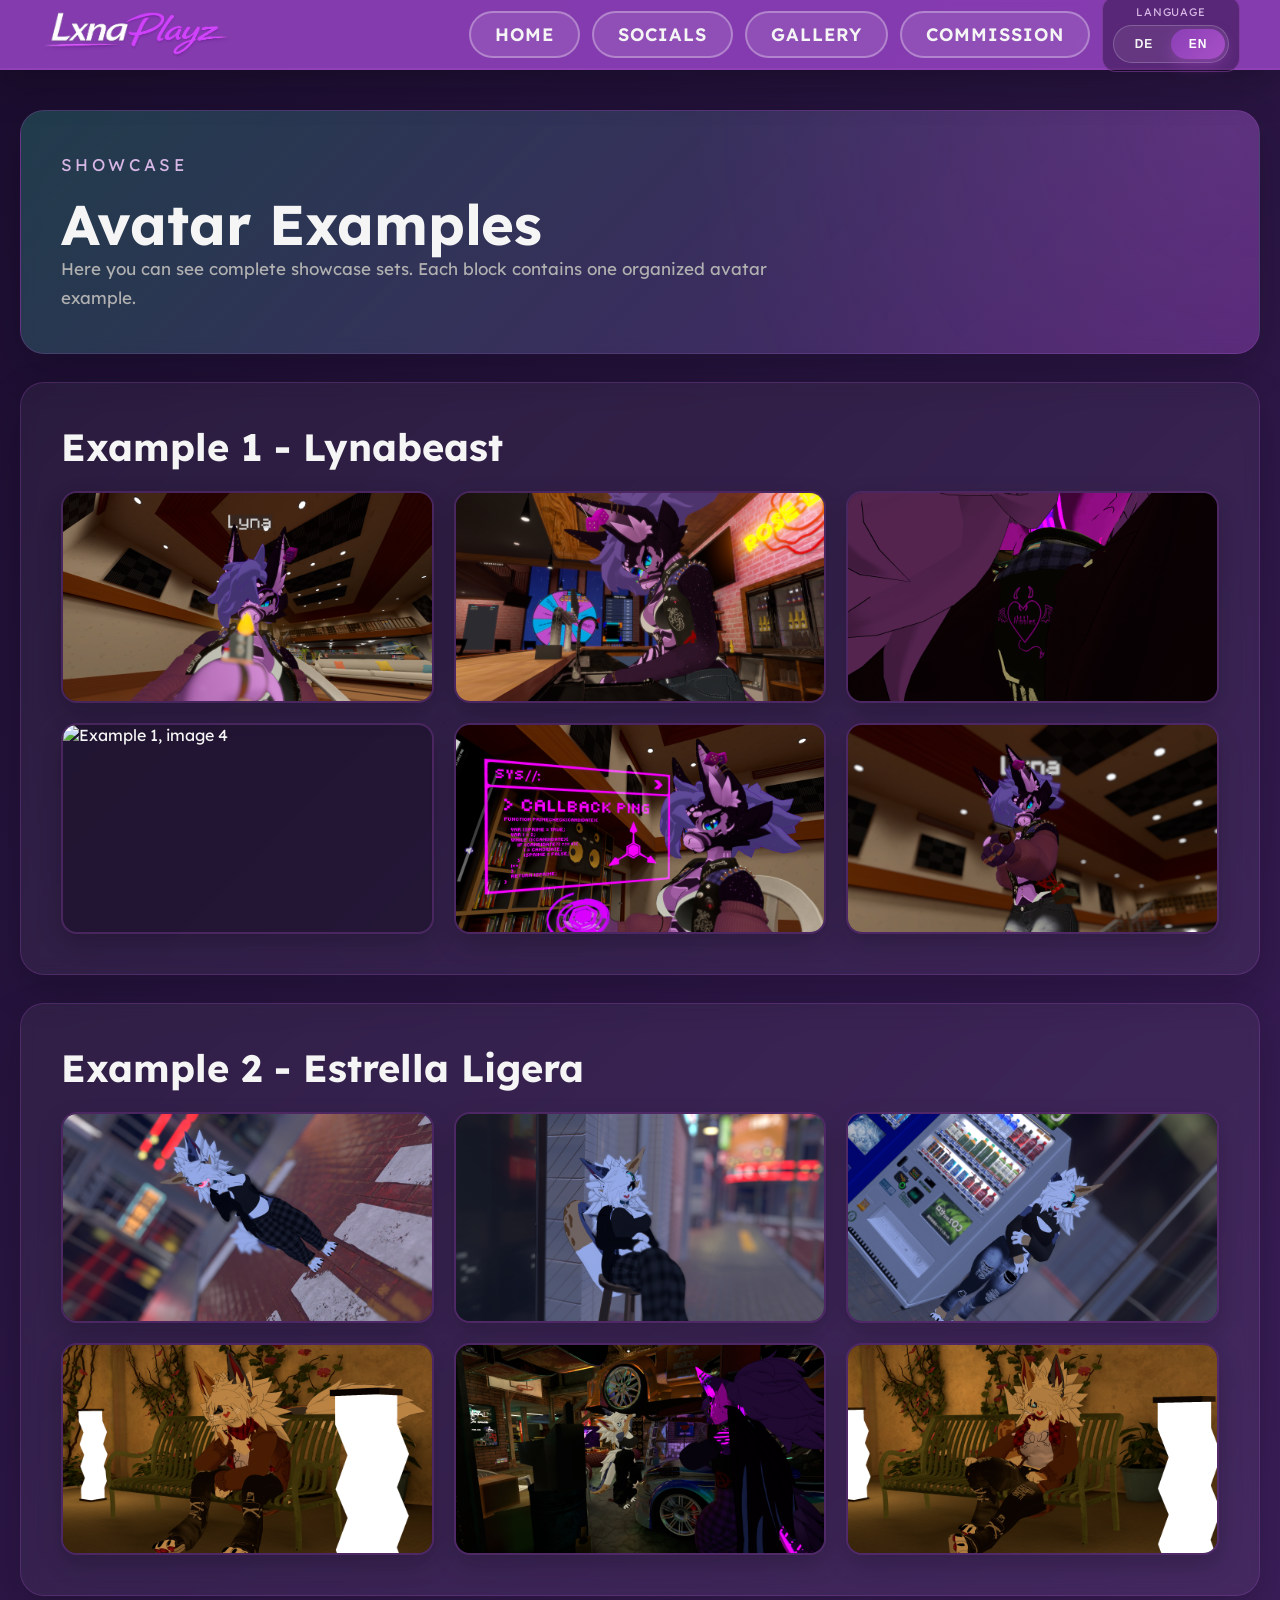
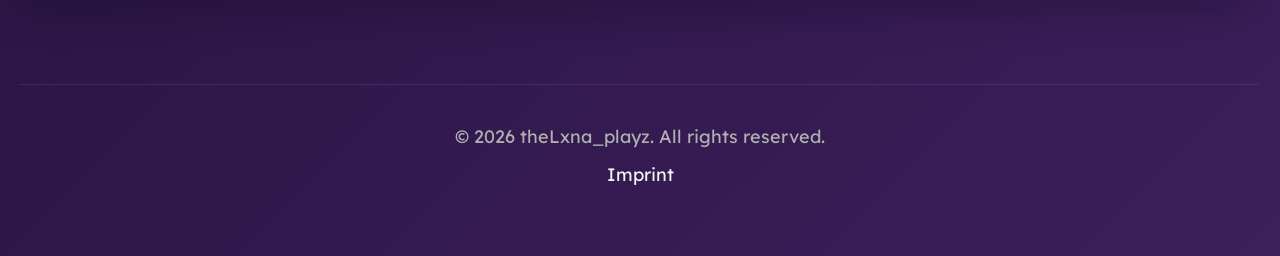
==== Beispiele.html @ b12c7a54 "README.md for Details" ====
<!DOCTYPE html>
<html lang="en">
<head>
    <meta charset="UTF-8">
    <meta name="viewport" content="width=device-width, initial-scale=1.0">
    <meta name="description" content="Examples by Lyna Playz: VRChat avatar showcases with organized image sets." data-i18n-content="examples_meta_description">
    <link rel="stylesheet" href="res/styles/style.css">
    <script src="https://kit.fontawesome.com/4419b7770f.js" crossorigin="anonymous"></script>
    <script src="res/js/i18n.js" defer></script>
    <script src="res/js/mobile-menu.js" defer></script>
    <title data-i18n="page_title_examples">Examples | Lyna Playz</title>
</head>
<body class="beispiele-page">
<header>
    <div class="header-container">
        <a href="index.html" aria-label="Back to homepage" data-i18n-aria-label="logo_back_home">
            <img class="logo-text" src="res/pictures/LogoText.png" alt="Lyna Playz Logo">
        </a>
    </div>

    <nav class="button-container" aria-label="Main navigation" data-i18n-aria-label="main_navigation">
        <a class="menu-btn" href="index.html#landing" data-i18n="nav_home">Home</a>
        <a class="menu-btn" href="index.html#socials" data-i18n="nav_socials">Socials</a>
        <a class="menu-btn" href="index.html#gallery" data-i18n="nav_gallery">Gallery</a>
        <a class="menu-btn" href="Kommission.html" data-i18n="nav_commission">Commission</a>
        <div class="lang-switch" aria-label="Language switch">
            <span class="lang-switch-label" data-i18n="lang_label">Language</span>
            <div class="lang-switch-toggle" role="group" aria-label="Language switch" data-i18n-aria-label="language_switch">
                <button type="button" class="lang-btn" data-lang="de">DE</button>
                <button type="button" class="lang-btn" data-lang="en">EN</button>
            </div>
        </div>
    </nav>

    <button
            class="mobile-menu-toggle"
            type="button"
            aria-controls="mobile-side-menu"
            aria-expanded="false"
            aria-label="Open menu"
            data-i18n-aria-label="mobile_menu_open"
    >
        <i class="fa-solid fa-bars" aria-hidden="true"></i>
    </button>
</header>

<aside id="mobile-side-menu" class="mobile-side-menu" aria-hidden="true">
    <div class="mobile-side-header">
        <h2 data-i18n="mobile_menu_title">Menu</h2>
        <button type="button" class="mobile-side-close" aria-label="Close menu" data-i18n-aria-label="mobile_menu_close">&times;</button>
    </div>
    <nav class="mobile-side-links" aria-label="Mobile navigation" data-i18n-aria-label="mobile_navigation">
        <a href="index.html#landing" data-i18n="nav_home">Home</a>
        <a href="index.html#socials" data-i18n="nav_socials">Socials</a>
        <a href="index.html#gallery" data-i18n="nav_gallery">Gallery</a>
        <a href="Kommission.html" data-i18n="nav_commission">Commission</a>
    </nav>
    <div class="mobile-side-lang">
        <span class="lang-switch-label" data-i18n="lang_label">Language</span>
        <div class="lang-switch-toggle" role="group" aria-label="Language switch" data-i18n-aria-label="language_switch">
            <button type="button" class="lang-btn" data-lang="de">DE</button>
            <button type="button" class="lang-btn" data-lang="en">EN</button>
        </div>
    </div>
</aside>
<div class="mobile-menu-backdrop" hidden></div>

<main>
    <section class="beispiele-hero">
        <p class="beispiele-kicker">Showcase</p>
        <h1 data-i18n="examples_hero_title">Avatar Examples</h1>
        <p data-i18n="examples_hero_text">Here you can see complete showcase sets. Each block contains one organized avatar example.</p>
    </section>

    <section class="beispiel-section" aria-labelledby="beispiel-1-title">
        <div class="beispiel-header">
            <h2 id="beispiel-1-title" data-i18n="examples_set1_title">Example 1 - Lynabeast</h2>
        </div>

        <div class="beispiel-grid">
            <figure class="beispiel-item">
                <img src="res/pictures/showcase/Lynabeast/1.png" alt="Example 1, image 1" loading="lazy">
            </figure>
            <figure class="beispiel-item">
                <img src="res/pictures/showcase/Lynabeast/2.png" alt="Example 1, image 2" loading="lazy">
            </figure>
            <figure class="beispiel-item">
                <img src="res/pictures/showcase/Lynabeast/3.png" alt="Example 1, image 3" loading="lazy">
            </figure>
            <figure class="beispiel-item">
                <img src="res/pictures/showcase/Lynabeast/4.png" alt="Example 1, image 4" loading="lazy">
            </figure>
            <figure class="beispiel-item">
                <img src="res/pictures/showcase/Lynabeast/5.png" alt="Example 1, image 5" loading="lazy">
            </figure>
            <figure class="beispiel-item">
                <img src="res/pictures/showcase/Lynabeast/6.png" alt="Example 1, image 6" loading="lazy">
            </figure>
        </div>
    </section>

    <section class="beispiel-section" aria-labelledby="beispiel-2-title">
        <div class="beispiel-header">
            <h2 id="beispiel-2-title" data-i18n="examples_set2_title">Example 2 - Estrella Ligera</h2>
        </div>

        <div class="beispiel-grid">
            <figure class="beispiel-item">
                <img src="res/pictures/showcase/Estrella Ligera/1.png" alt="Example 2, image 1" loading="lazy">
            </figure>
            <figure class="beispiel-item">
                <img src="res/pictures/showcase/Estrella Ligera/2.png" alt="Example 2, image 2" loading="lazy">
            </figure>
            <figure class="beispiel-item">
                <img src="res/pictures/showcase/Estrella Ligera/3.png" alt="Example 2, image 3" loading="lazy">
            </figure>
            <figure class="beispiel-item">
                <img src="res/pictures/showcase/Estrella Ligera/4.png" alt="Example 2, image 4" loading="lazy">
            </figure>
            <figure class="beispiel-item">
                <img src="res/pictures/showcase/Estrella Ligera/5.png" alt="Example 2, image 5" loading="lazy">
            </figure>
            <figure class="beispiel-item">
                <img src="res/pictures/showcase/Estrella Ligera/6.png" alt="Example 2, image 6" loading="lazy">
            </figure>
        </div>
    </section>

    <div class="impressum">
        <p>&copy; 2026 theLxna_playz. All rights reserved.</p>
        <p><a href="impressum.html" data-i18n="footer_imprint">Imprint</a></p>
    </div>
</main>
</body>
</html>
---- res/styles/style.css ----
/* ============================================
   IMPORT & VARIABLES
   ============================================ */
@import url("https://fonts.googleapis.com/css2?family=Dongle:wght@300;400;700&family=Lexend+Deca:wght@100..900&family=Outfit:wght@100..900&display=swap");
/* ============================================
   GLOBAL RESET & BASE STYLES
   ============================================ */
* {
  -webkit-box-sizing: border-box;
          box-sizing: border-box;
  margin: 0;
  padding: 0;
}

html, body, main {
  position: relative;
  width: 100%;
  min-height: 100vh;
  margin: 0;
}

body {
  background: linear-gradient(135deg, #1a0d2e 0%, #3d1f5c 100%);
  color: #f5f5f5;
  font-family: "Lexend Deca", sans-serif;
  overflow-x: hidden;
}

main {
  display: -webkit-box;
  display: -ms-flexbox;
  display: flex;
  -webkit-box-orient: vertical;
  -webkit-box-direction: normal;
      -ms-flex-direction: column;
          flex-direction: column;
  -webkit-box-align: center;
      -ms-flex-align: center;
          align-items: center;
  -webkit-box-pack: center;
      -ms-flex-pack: center;
          justify-content: center;
  padding-top: 80px;
}

/* ============================================
   ANIMATIONS
   ============================================ */
@-webkit-keyframes rotate {
  0% {
    -webkit-transform: rotateY(0deg);
            transform: rotateY(0deg);
  }
  100% {
    -webkit-transform: rotateY(360deg);
            transform: rotateY(360deg);
  }
}
@keyframes rotate {
  0% {
    -webkit-transform: rotateY(0deg);
            transform: rotateY(0deg);
  }
  100% {
    -webkit-transform: rotateY(360deg);
            transform: rotateY(360deg);
  }
}
@-webkit-keyframes fadeInUp {
  from {
    opacity: 0;
    -webkit-transform: translateY(30px);
            transform: translateY(30px);
  }
  to {
    opacity: 1;
    -webkit-transform: translateY(0);
            transform: translateY(0);
  }
}
@keyframes fadeInUp {
  from {
    opacity: 0;
    -webkit-transform: translateY(30px);
            transform: translateY(30px);
  }
  to {
    opacity: 1;
    -webkit-transform: translateY(0);
            transform: translateY(0);
  }
}
@-webkit-keyframes hover-float {
  0%, 100% {
    -webkit-transform: translateY(0px);
            transform: translateY(0px);
  }
  50% {
    -webkit-transform: translateY(-10px);
            transform: translateY(-10px);
  }
}
@keyframes hover-float {
  0%, 100% {
    -webkit-transform: translateY(0px);
            transform: translateY(0px);
  }
  50% {
    -webkit-transform: translateY(-10px);
            transform: translateY(-10px);
  }
}
/* ============================================
   HEADER NAVIGATION
   ============================================ */
header {
  position: fixed;
  top: 0;
  left: 0;
  width: 100%;
  height: 70px;
  background: rgba(139, 63, 182, 0.95);
  backdrop-filter: blur(10px);
  display: -webkit-box;
  display: -ms-flexbox;
  display: flex;
  -webkit-box-orient: horizontal;
  -webkit-box-direction: normal;
      -ms-flex-direction: row;
          flex-direction: row;
  -webkit-box-align: center;
      -ms-flex-align: center;
          align-items: center;
  -webkit-box-pack: justify;
      -ms-flex-pack: justify;
          justify-content: space-between;
  padding: 0 40px;
  z-index: 1000;
  -webkit-box-shadow: 0 12px 40px rgba(0, 0, 0, 0.25);
          box-shadow: 0 12px 40px rgba(0, 0, 0, 0.25);
  border-bottom: 2px solid rgba(168, 80, 199, 0.3);
}
header .header-container {
  position: relative;
  width: auto;
  height: 100%;
  display: -webkit-box;
  display: -ms-flexbox;
  display: flex;
  -webkit-box-orient: horizontal;
  -webkit-box-direction: normal;
      -ms-flex-direction: row;
          flex-direction: row;
  -webkit-box-align: center;
      -ms-flex-align: center;
          align-items: center;
  -webkit-box-pack: start;
      -ms-flex-pack: start;
          justify-content: flex-start;
}
header .header-container img.logo-text {
  position: relative;
  width: auto;
  height: 50px;
  -o-object-fit: contain;
     object-fit: contain;
}
header .button-container {
  display: -webkit-box;
  display: -ms-flexbox;
  display: flex;
  -webkit-box-orient: horizontal;
  -webkit-box-direction: normal;
      -ms-flex-direction: row;
          flex-direction: row;
  gap: 12px;
  -webkit-box-align: center;
      -ms-flex-align: center;
          align-items: center;
}
header .mobile-menu-toggle {
  display: none;
  width: 48px;
  height: 48px;
  border-radius: 12px;
  border: 2px solid rgba(255, 255, 255, 0.3);
  background: rgba(255, 255, 255, 0.1);
  color: #f5f5f5;
  cursor: pointer;
}
header .mobile-menu-toggle i {
  font-size: 20px;
}
header .button-container .lang-switch {
  display: -webkit-box;
  display: -ms-flexbox;
  display: flex;
  -webkit-box-orient: vertical;
  -webkit-box-direction: normal;
      -ms-flex-direction: column;
          flex-direction: column;
  gap: 6px;
  padding: 8px 10px;
  border-radius: 14px;
  background: rgba(8, 5, 16, 0.35);
  border: 1px solid rgba(168, 80, 199, 0.45);
}
header .button-container .lang-switch-label {
  font-size: 11px;
  letter-spacing: 0.08em;
  text-transform: uppercase;
  color: #d7b7e6;
  text-align: center;
}
header .button-container .lang-switch-toggle {
  display: -webkit-box;
  display: -ms-flexbox;
  display: flex;
  background: rgba(255, 255, 255, 0.08);
  border-radius: 999px;
  padding: 3px;
  border: 1px solid rgba(255, 255, 255, 0.2);
}
header .button-container .lang-btn {
  min-width: 54px;
  border: none;
  border-radius: 999px;
  padding: 8px 12px;
  background: transparent;
  color: #f5f5f5;
  font-size: 12px;
  font-weight: 700;
  letter-spacing: 0.08em;
  cursor: pointer;
  -webkit-transition: all 0.25s ease;
  transition: all 0.25s ease;
}
header .button-container .lang-btn.is-active,
header .button-container .lang-btn.menu-btn-active {
  background: linear-gradient(135deg, #8b3fb6, #a850c7);
  color: #fff;
  -webkit-box-shadow: 0 6px 14px rgba(168, 80, 199, 0.4);
          box-shadow: 0 6px 14px rgba(168, 80, 199, 0.4);
}
header .button-container .menu-btn {
  position: relative;
  display: inline-block;
  font-family: "Lexend Deca", sans-serif;
  font-size: 18px;
  font-weight: 600;
  padding: 10px 24px;
  border: 2px solid rgba(255, 255, 255, 0.3);
  border-radius: 25px;
  color: #f5f5f5;
  background-color: rgba(255, 255, 255, 0.1);
  cursor: pointer;
  -webkit-transition: all 0.3s ease;
  transition: all 0.3s ease;
  text-transform: uppercase;
  letter-spacing: 1px;
}
header .button-container .menu-btn:hover {
  background-color: rgba(255, 255, 255, 0.2);
  border-color: rgba(255, 255, 255, 0.6);
  -webkit-transform: translateY(-2px);
          transform: translateY(-2px);
  -webkit-box-shadow: 0 4px 12px rgba(168, 80, 199, 0.4);
          box-shadow: 0 4px 12px rgba(168, 80, 199, 0.4);
}
header .button-container .menu-btn:active {
  -webkit-transform: translateY(0);
          transform: translateY(0);
}
header .button-container .menu-btn.menu-btn-active {
  border-color: rgba(255, 255, 255, 0.85);
  background-color: rgba(255, 255, 255, 0.22);
  -webkit-box-shadow: 0 4px 16px rgba(0, 0, 0, 0.22);
          box-shadow: 0 4px 16px rgba(0, 0, 0, 0.22);
}
.mobile-side-menu {
  position: fixed;
  top: 0;
  right: -320px;
  width: min(300px, 85vw);
  height: 100vh;
  background: rgba(26, 13, 46, 0.96);
  border-left: 1px solid rgba(168, 80, 199, 0.35);
  -webkit-backdrop-filter: blur(8px);
          backdrop-filter: blur(8px);
  z-index: 1200;
  padding: 20px;
  display: -webkit-box;
  display: -ms-flexbox;
  display: flex;
  -webkit-box-orient: vertical;
  -webkit-box-direction: normal;
      -ms-flex-direction: column;
          flex-direction: column;
  gap: 20px;
  -webkit-transition: right 0.3s ease;
  transition: right 0.3s ease;
}
.mobile-side-menu.is-open {
  right: 0;
}
.mobile-side-header {
  display: -webkit-box;
  display: -ms-flexbox;
  display: flex;
  -webkit-box-pack: justify;
      -ms-flex-pack: justify;
          justify-content: space-between;
  -webkit-box-align: center;
      -ms-flex-align: center;
          align-items: center;
}
.mobile-side-header h2 {
  font-size: 20px;
}
.mobile-side-close {
  width: 42px;
  height: 42px;
  border-radius: 10px;
  border: 2px solid rgba(255, 255, 255, 0.3);
  background: rgba(255, 255, 255, 0.08);
  color: #f5f5f5;
  font-size: 26px;
  line-height: 1;
  cursor: pointer;
}
.mobile-side-links {
  display: -webkit-box;
  display: -ms-flexbox;
  display: flex;
  -webkit-box-orient: vertical;
  -webkit-box-direction: normal;
      -ms-flex-direction: column;
          flex-direction: column;
  gap: 10px;
}
.mobile-side-links a {
  display: block;
  padding: 12px 14px;
  border-radius: 12px;
  border: 1px solid rgba(168, 80, 199, 0.28);
  background: rgba(255, 255, 255, 0.05);
  font-weight: 600;
}
.mobile-side-lang {
  margin-top: auto;
  display: -webkit-box;
  display: -ms-flexbox;
  display: flex;
  -webkit-box-orient: vertical;
  -webkit-box-direction: normal;
      -ms-flex-direction: column;
          flex-direction: column;
  gap: 8px;
}
.mobile-side-lang .lang-switch-label {
  font-size: 12px;
  letter-spacing: 0.08em;
  text-transform: uppercase;
  color: #d7b7e6;
}
.mobile-side-lang .lang-switch-toggle {
  display: -webkit-box;
  display: -ms-flexbox;
  display: flex;
  width: 100%;
  background: rgba(255, 255, 255, 0.08);
  border-radius: 999px;
  padding: 4px;
  border: 1px solid rgba(255, 255, 255, 0.2);
}
.mobile-side-lang .lang-btn {
  -webkit-box-flex: 1;
      -ms-flex: 1;
          flex: 1;
  border: none;
  border-radius: 999px;
  padding: 10px 12px;
  background: transparent;
  color: #f5f5f5;
  font-weight: 700;
  letter-spacing: 0.08em;
}
.mobile-side-lang .lang-btn.is-active,
.mobile-side-lang .lang-btn.menu-btn-active {
  background: linear-gradient(135deg, #8b3fb6, #a850c7);
  -webkit-box-shadow: 0 6px 14px rgba(168, 80, 199, 0.35);
          box-shadow: 0 6px 14px rgba(168, 80, 199, 0.35);
}
.mobile-menu-backdrop {
  position: fixed;
  inset: 0;
  background: rgba(0, 0, 0, 0.45);
  z-index: 1100;
}

/* ============================================
   LANDING SECTION
   ============================================ */
div.landing {
  width: 100%;
  min-height: 100vh;
  display: -webkit-box;
  display: -ms-flexbox;
  display: flex;
  -webkit-box-orient: vertical;
  -webkit-box-direction: normal;
      -ms-flex-direction: column;
          flex-direction: column;
  -webkit-box-align: center;
      -ms-flex-align: center;
          align-items: center;
  -webkit-box-pack: center;
      -ms-flex-pack: center;
          justify-content: center;
  padding: 80px 20px 50px;
  -webkit-animation: fadeInUp 0.8s ease;
          animation: fadeInUp 0.8s ease;
}
div.landing div.container {
  position: relative;
  width: 500px;
  height: 350px;
  display: -webkit-box;
  display: -ms-flexbox;
  display: flex;
  -webkit-box-orient: vertical;
  -webkit-box-direction: normal;
      -ms-flex-direction: column;
          flex-direction: column;
  -webkit-box-align: center;
      -ms-flex-align: center;
          align-items: center;
  -webkit-box-pack: center;
      -ms-flex-pack: center;
          justify-content: center;
  margin-bottom: 50px;
  -webkit-animation: hover-float 3s ease-in-out infinite;
          animation: hover-float 3s ease-in-out infinite;
}
div.landing div.container div.background-box {
  position: absolute;
  width: 100%;
  height: 100%;
  border-radius: 32px;
  background: radial-gradient(circle at 30% 50%, rgba(168, 80, 199, 0.2), transparent), linear-gradient(135deg, #28756d, #6a2d8a);
  -webkit-box-shadow: 0 12px 40px rgba(0, 0, 0, 0.25);
          box-shadow: 0 12px 40px rgba(0, 0, 0, 0.25);
  border: 2px solid rgba(168, 80, 199, 0.3);
}
div.landing div.container img.logo {
  position: absolute;
  top: 50%;
  left: 50%;
  width: 280px;
  height: 280px;
  -webkit-transform: translate(-50%, -50%);
          transform: translate(-50%, -50%);
  -webkit-filter: drop-shadow(0 0 20px rgba(168, 80, 199, 0.4));
          filter: drop-shadow(0 0 20px rgba(168, 80, 199, 0.4));
  -o-object-fit: contain;
     object-fit: contain;
  z-index: 10;
}
div.landing h5.est {
  font-size: 16px;
  font-weight: 300;
  letter-spacing: 3px;
  color: #b0b0b0;
  text-transform: uppercase;
  margin-bottom: 20px;
}
div.landing h1.title {
  font-size: 80px;
  font-weight: 900;
  text-shadow: 0 0 30px rgba(168, 80, 199, 0.5);
  margin-bottom: 20px;
  -webkit-animation: fadeInUp 1s ease;
          animation: fadeInUp 1s ease;
}
div.landing h2.title2 {
  font-size: 28px;
  font-weight: 300;
  color: #b0b0b0;
  text-align: center;
  max-width: 600px;
  -webkit-animation: fadeInUp 1.2s ease;
          animation: fadeInUp 1.2s ease;
}

/* ============================================
   INFO SECTION - SOCIAL MEDIA SHOWCASE
   ============================================ */
div.info {
  width: 100%;
  min-height: auto;
  padding: 80px 20px;
  display: -webkit-box;
  display: -ms-flexbox;
  display: flex;
  -webkit-box-orient: vertical;
  -webkit-box-direction: normal;
      -ms-flex-direction: column;
          flex-direction: column;
  -webkit-box-align: center;
      -ms-flex-align: center;
          align-items: center;
  -webkit-box-pack: center;
      -ms-flex-pack: center;
          justify-content: center;
  gap: 60px;
}
div.info div.youtube,
div.info div.insta {
  width: 100%;
  max-width: 1200px;
  display: -webkit-box;
  display: -ms-flexbox;
  display: flex;
  -webkit-box-orient: horizontal;
  -webkit-box-direction: normal;
      -ms-flex-direction: row;
          flex-direction: row;
  -webkit-box-align: center;
      -ms-flex-align: center;
          align-items: center;
  -webkit-box-pack: center;
      -ms-flex-pack: center;
          justify-content: center;
  gap: 30px;
  overflow-x: auto;
  padding: 20px 0;
  scroll-behavior: smooth;
}
div.info div.youtube::-webkit-scrollbar,
div.info div.insta::-webkit-scrollbar {
  height: 8px;
}
div.info div.youtube::-webkit-scrollbar-track,
div.info div.insta::-webkit-scrollbar-track {
  background: rgba(255, 255, 255, 0.05);
  border-radius: 10px;
}
div.info div.youtube::-webkit-scrollbar-thumb,
div.info div.insta::-webkit-scrollbar-thumb {
  background: rgba(168, 80, 199, 0.5);
  border-radius: 10px;
}
div.info div.youtube::-webkit-scrollbar-thumb:hover,
div.info div.insta::-webkit-scrollbar-thumb:hover {
  background: rgba(168, 80, 199, 0.7);
}
div.info div.insta {
  width: min(1320px, 100%);
  display: -ms-grid;
  display: grid;
  -ms-grid-columns: minmax(0, 1fr) 24px minmax(0, 1fr) 24px minmax(0, 1fr) 24px minmax(0, 1fr);
  grid-template-columns: repeat(4, minmax(0, 1fr));
  gap: 24px;
  overflow: visible;
  padding: 0;
}
div.info .yt-logo,
div.info .insta-logo {
  width: 180px;
  height: 180px;
  -ms-flex-negative: 0;
      flex-shrink: 0;
  -webkit-filter: drop-shadow(0 4px 12px rgba(0, 0, 0, 0.2));
          filter: drop-shadow(0 4px 12px rgba(0, 0, 0, 0.2));
}
div.info img.bilder {
  width: 300px;
  height: 200px;
  -ms-flex-negative: 0;
      flex-shrink: 0;
  border-radius: 16px;
  border: 3px solid rgba(168, 80, 199, 0.3);
  -o-object-fit: cover;
     object-fit: cover;
  -webkit-transition: all 0.3s ease;
  transition: all 0.3s ease;
  -webkit-box-shadow: 0 8px 25px rgba(0, 0, 0, 0.15);
          box-shadow: 0 8px 25px rgba(0, 0, 0, 0.15);
  cursor: pointer;
}
div.info img.bilder:hover {
  -webkit-transform: scale(1.05) translateY(-5px);
          transform: scale(1.05) translateY(-5px);
  border-color: rgba(168, 80, 199, 0.6);
  -webkit-box-shadow: 0 12px 40px rgba(0, 0, 0, 0.25);
          box-shadow: 0 12px 40px rgba(0, 0, 0, 0.25);
}
div.info div.post-slot {
  width: 100%;
}
div.info div.image-slot {
  width: 100%;
  aspect-ratio: 16/9;
  -ms-flex-negative: 0;
      flex-shrink: 0;
  display: -webkit-box;
  display: -ms-flexbox;
  display: flex;
  -webkit-box-orient: vertical;
  -webkit-box-direction: normal;
      -ms-flex-direction: column;
          flex-direction: column;
  -webkit-box-align: center;
      -ms-flex-align: center;
          align-items: center;
  -webkit-box-pack: center;
      -ms-flex-pack: center;
          justify-content: center;
  border-radius: 16px;
  border: 3px solid rgba(168, 80, 199, 0.3);
  overflow: hidden;
  background: linear-gradient(135deg, rgba(139, 63, 182, 0.45), rgba(40, 117, 109, 0.35));
  -webkit-box-shadow: 0 8px 25px rgba(0, 0, 0, 0.15);
          box-shadow: 0 8px 25px rgba(0, 0, 0, 0.15);
  -webkit-transition: all 0.3s ease;
  transition: all 0.3s ease;
  cursor: pointer;
}
div.info div.image-slot:hover {
  -webkit-transform: scale(1.05) translateY(-8px);
          transform: scale(1.05) translateY(-8px);
  border-color: rgba(168, 80, 199, 0.6);
  -webkit-box-shadow: 0 12px 40px rgba(0, 0, 0, 0.25);
          box-shadow: 0 12px 40px rgba(0, 0, 0, 0.25);
}
div.info div.image-slot img.slot-image {
  width: 100%;
  height: 100%;
  -o-object-fit: cover;
     object-fit: cover;
  display: block;
}

/* ============================================
   OTHER SECTION - SOCIAL PLATFORMS
   ============================================ */
div.other {
  width: 100%;
  min-height: auto;
  padding: 80px 20px;
  max-width: 1320px;
  display: -ms-grid;
  display: grid;
  -ms-grid-columns: minmax(0, 1fr) 40px minmax(0, 1fr);
  grid-template-columns: repeat(2, minmax(0, 1fr));
  -webkit-box-align: stretch;
      -ms-flex-align: stretch;
          align-items: stretch;
  gap: 40px;
}
div.other div.other-container {
  width: 100%;
  height: 220px;
  display: -webkit-box;
  display: -ms-flexbox;
  display: flex;
  -webkit-box-orient: horizontal;
  -webkit-box-direction: normal;
      -ms-flex-direction: row;
          flex-direction: row;
  -webkit-box-align: center;
      -ms-flex-align: center;
          align-items: center;
  -webkit-box-pack: start;
      -ms-flex-pack: start;
          justify-content: flex-start;
  gap: 40px;
  padding: 30px;
  background: rgba(255, 255, 255, 0.05);
  border-radius: 20px;
  border: 2px solid rgba(168, 80, 199, 0.2);
  -webkit-transition: all 0.3s ease;
  transition: all 0.3s ease;
  backdrop-filter: blur(10px);
}
div.other div.other-container:hover {
  background: rgba(255, 255, 255, 0.08);
  border-color: rgba(168, 80, 199, 0.5);
  -webkit-transform: translateX(10px);
          transform: translateX(10px);
  -webkit-box-shadow: 0 8px 25px rgba(0, 0, 0, 0.15);
          box-shadow: 0 8px 25px rgba(0, 0, 0, 0.15);
}
div.other div.other-container:last-of-type {
  margin-bottom: 0;
}
div.other div.other-container div.icon-container {
  width: 180px;
  height: 180px;
  min-width: 180px;
  display: -webkit-box;
  display: -ms-flexbox;
  display: flex;
  -webkit-box-orient: vertical;
  -webkit-box-direction: normal;
      -ms-flex-direction: column;
          flex-direction: column;
  -webkit-box-align: center;
      -ms-flex-align: center;
          align-items: center;
  -webkit-box-pack: center;
      -ms-flex-pack: center;
          justify-content: center;
  background: linear-gradient(135deg, #8b3fb6, #6a2d8a);
  border-radius: 20px;
  -webkit-box-shadow: 0 8px 25px rgba(0, 0, 0, 0.15);
          box-shadow: 0 8px 25px rgba(0, 0, 0, 0.15);
  -webkit-transition: all 0.3s ease;
  transition: all 0.3s ease;
}
div.other div.other-container div.icon-container button {
  width: 100%;
  height: 100%;
  background-color: transparent;
  color: #f5f5f5;
  border: none;
  border-radius: 20px;
  outline: none;
  cursor: pointer;
  -webkit-transition: all 0.3s ease;
  transition: all 0.3s ease;
  display: -webkit-box;
  display: -ms-flexbox;
  display: flex;
  -webkit-box-align: center;
      -ms-flex-align: center;
          align-items: center;
  -webkit-box-pack: center;
      -ms-flex-pack: center;
          justify-content: center;
}
div.other div.other-container div.icon-container button:hover {
  -webkit-transform: scale(1.1);
          transform: scale(1.1);
  background: rgba(255, 255, 255, 0.1);
}
div.other div.other-container div.icon-container button:active {
  -webkit-transform: scale(0.95);
          transform: scale(0.95);
}
div.other div.other-container div.icon-container button i {
  font-size: 90px;
  color: #f5f5f5;
}
div.other div.other-container div.icon-container button i.fa-ko-fi::before {
  content: "\f0f4";
  display: inline-block;
  font-size: 1em;
  line-height: 0.45em;
  margin: -0.45em 0 0 -0.2em;
  overflow-y: hidden;
  padding-top: 0.45em;
}
div.other div.other-container div.icon-container button i.fa-ko-fi::after {
  color: #8b3fb6;
  content: "\f004";
  font-size: 45%;
  font-weight: 900;
  margin: 0.7em 0 0 -2em;
  position: absolute;
}
div.other div.other-container div.details-container {
  -webkit-box-flex: 1;
      -ms-flex: 1;
          flex: 1;
  height: 100%;
  display: -webkit-box;
  display: -ms-flexbox;
  display: flex;
  -webkit-box-orient: vertical;
  -webkit-box-direction: normal;
      -ms-flex-direction: column;
          flex-direction: column;
  -webkit-box-align: start;
      -ms-flex-align: start;
          align-items: flex-start;
  -webkit-box-pack: center;
      -ms-flex-pack: center;
          justify-content: center;
  gap: 12px;
}
div.other div.other-container div.details-container h1 {
  font-size: 32px;
  font-weight: 700;
  color: #f5f5f5;
}
div.other div.other-container div.details-container p {
  font-family: "Lexend Deca", sans-serif;
  font-size: 16px;
  font-weight: 400;
  color: #b0b0b0;
  line-height: 1.6;
}

/* ============================================
   TYPOGRAPHY
   ============================================ */
p {
  font-family: "Lexend Deca", sans-serif;
  font-size: 18px;
  margin: 0;
  color: #b0b0b0;
}

h1, h2, h3, h4, h5, h6 {
  margin: 0;
  padding: 0;
  font-family: "Lexend Deca", sans-serif;
  color: #f5f5f5;
}

h5 {
  font-weight: 300;
}

/* ============================================
   LINKS
   ============================================ */
a {
  text-decoration: none;
  color: #f5f5f5;
  -webkit-transition: all 0.3s ease;
  transition: all 0.3s ease;
}
a:hover {
  color: #a850c7;
}

/* ============================================
   FOOTER
   ============================================ */
div.impressum {
  display: -webkit-box;
  display: -ms-flexbox;
  display: flex;
  -webkit-box-orient: vertical;
  -webkit-box-direction: normal;
      -ms-flex-direction: column;
          flex-direction: column;
  -webkit-box-align: center;
      -ms-flex-align: center;
          align-items: center;
  -webkit-box-pack: center;
      -ms-flex-pack: center;
          justify-content: center;
  width: 100%;
  padding: 40px 20px;
  gap: 15px;
  text-align: center;
  color: #b0b0b0;
  font-size: 14px;
  border-top: 1px solid rgba(168, 80, 199, 0.2);
  margin-top: 60px;
}

/* ============================================
   KOMMISSION PAGE
   ============================================ */
body.kommission-page main {
  width: 100%;
  max-width: 1280px;
  margin: 0 auto;
  padding: 110px 20px 30px;
  -webkit-box-pack: start;
      -ms-flex-pack: start;
          justify-content: flex-start;
  gap: 28px;
}
body.kommission-page section {
  width: 100%;
  background: rgba(255, 255, 255, 0.05);
  border: 1px solid rgba(168, 80, 199, 0.25);
  border-radius: 24px;
  -webkit-backdrop-filter: blur(8px);
          backdrop-filter: blur(8px);
  padding: 40px;
  -webkit-box-shadow: 0 16px 40px rgba(0, 0, 0, 0.2);
          box-shadow: 0 16px 40px rgba(0, 0, 0, 0.2);
}
body.kommission-page h1 {
  font-size: clamp(34px, 5vw, 56px);
  line-height: 1.1;
}
body.kommission-page h2 {
  font-size: clamp(28px, 4vw, 38px);
  margin-bottom: 16px;
}
body.kommission-page h3 {
  font-size: 22px;
}
body.kommission-page p {
  font-size: 17px;
  line-height: 1.7;
}
body.kommission-page .kommission-kicker {
  display: inline-block;
  font-size: 13px;
  letter-spacing: 0.2em;
  text-transform: uppercase;
  color: #d7b7e6;
  margin-bottom: 14px;
}
body.kommission-page .kommission-hero {
  background: radial-gradient(circle at top right, rgba(168, 80, 199, 0.25), transparent 45%), linear-gradient(135deg, rgba(40, 117, 109, 0.45), rgba(139, 63, 182, 0.35));
}
body.kommission-page .kommission-hero p {
  max-width: 760px;
}
body.kommission-page .kommission-actions {
  display: -webkit-box;
  display: -ms-flexbox;
  display: flex;
  -ms-flex-wrap: wrap;
      flex-wrap: wrap;
  gap: 14px;
  margin-top: 24px;
}
body.kommission-page .kommission-cta {
  border: 2px solid rgba(255, 255, 255, 0.25);
  border-radius: 999px;
  padding: 12px 22px;
  font-size: 14px;
  font-weight: 700;
  letter-spacing: 0.06em;
  text-transform: uppercase;
  background: rgba(255, 255, 255, 0.06);
  -webkit-transition: all 0.25s ease;
  transition: all 0.25s ease;
}
body.kommission-page .kommission-cta:hover {
  -webkit-transform: translateY(-2px);
          transform: translateY(-2px);
  border-color: rgba(255, 255, 255, 0.8);
  -webkit-box-shadow: 0 12px 24px rgba(0, 0, 0, 0.25);
          box-shadow: 0 12px 24px rgba(0, 0, 0, 0.25);
}
body.kommission-page .kommission-cta-primary {
  border-color: rgba(168, 80, 199, 0.6);
  background: linear-gradient(135deg, rgba(139, 63, 182, 0.9), rgba(168, 80, 199, 0.7));
}
body.kommission-page .kommission-card-grid {
  display: -ms-grid;
  display: grid;
  -ms-grid-columns: minmax(0, 1fr) 20px minmax(0, 1fr) 20px minmax(0, 1fr);
  grid-template-columns: repeat(3, minmax(0, 1fr));
  gap: 20px;
}
body.kommission-page .kommission-card {
  height: 100%;
  padding: 26px;
  border-radius: 18px;
  border: 1px solid rgba(168, 80, 199, 0.25);
  background: rgba(10, 6, 18, 0.35);
}
body.kommission-page .kommission-card i {
  font-size: 30px;
  color: #d7b7e6;
  margin-bottom: 16px;
}
body.kommission-page .kommission-process {
  background: rgba(14, 10, 24, 0.55);
}
body.kommission-page .kommission-steps {
  display: -ms-grid;
  display: grid;
  -ms-grid-columns: minmax(0, 1fr) 18px minmax(0, 1fr) 18px minmax(0, 1fr) 18px minmax(0, 1fr);
  grid-template-columns: repeat(4, minmax(0, 1fr));
  gap: 18px;
}
body.kommission-page .kommission-step {
  border-radius: 16px;
  padding: 22px;
  background: rgba(255, 255, 255, 0.03);
  border: 1px solid rgba(168, 80, 199, 0.2);
}
body.kommission-page .kommission-step span {
  display: inline-block;
  width: 34px;
  height: 34px;
  border-radius: 50%;
  text-align: center;
  line-height: 34px;
  font-weight: 700;
  margin-bottom: 10px;
  color: #fff;
  background: linear-gradient(135deg, #8b3fb6, #a850c7);
}
body.kommission-page .kommission-price-card {
  text-align: left;
}
body.kommission-page .kommission-price-card.featured {
  border-color: rgba(168, 80, 199, 0.8);
  background: linear-gradient(160deg, rgba(168, 80, 199, 0.25), rgba(15, 10, 22, 0.35));
}
body.kommission-page .kommission-price {
  font-size: 28px;
  color: #f5f5f5;
  margin: 10px 0 8px;
}
body.kommission-page .kommission-faq-list {
  display: -ms-grid;
  display: grid;
  gap: 14px;
}
body.kommission-page .kommission-faq-list article {
  background: rgba(10, 6, 18, 0.35);
  border: 1px solid rgba(168, 80, 199, 0.2);
  border-radius: 16px;
  padding: 20px;
}
body.kommission-page .kommission-contact {
  text-align: center;
  background: linear-gradient(130deg, rgba(40, 117, 109, 0.35), rgba(139, 63, 182, 0.35));
}
body.kommission-page .kommission-contact p {
  margin: 0 auto;
  max-width: 720px;
}
body.kommission-page .kommission-contact .kommission-actions {
  -webkit-box-pack: center;
      -ms-flex-pack: center;
          justify-content: center;
}

/* ============================================
   BEISPIELE PAGE
   ============================================ */
body.beispiele-page main {
  width: 100%;
  max-width: 1280px;
  margin: 0 auto;
  padding: 110px 20px 30px;
  -webkit-box-pack: start;
      -ms-flex-pack: start;
          justify-content: flex-start;
  gap: 28px;
}
body.beispiele-page section {
  width: 100%;
  background: rgba(255, 255, 255, 0.05);
  border: 1px solid rgba(168, 80, 199, 0.25);
  border-radius: 24px;
  -webkit-backdrop-filter: blur(8px);
          backdrop-filter: blur(8px);
  padding: 40px;
  -webkit-box-shadow: 0 16px 40px rgba(0, 0, 0, 0.2);
          box-shadow: 0 16px 40px rgba(0, 0, 0, 0.2);
}
body.beispiele-page .beispiele-hero {
  background: radial-gradient(circle at top right, rgba(168, 80, 199, 0.25), transparent 45%), linear-gradient(135deg, rgba(40, 117, 109, 0.45), rgba(139, 63, 182, 0.35));
}
body.beispiele-page .beispiele-kicker {
  display: inline-block;
  font-size: 13px;
  letter-spacing: 0.2em;
  text-transform: uppercase;
  color: #d7b7e6;
  margin-bottom: 14px;
}
body.beispiele-page .beispiele-hero h1 {
  font-size: clamp(34px, 5vw, 56px);
  line-height: 1.1;
}
body.beispiele-page .beispiele-hero p {
  max-width: 760px;
  font-size: 17px;
  line-height: 1.7;
}
body.beispiele-page .beispiel-header {
  margin-bottom: 20px;
}
body.beispiele-page .beispiel-header h2 {
  font-size: clamp(28px, 4vw, 38px);
  margin-bottom: 8px;
}
body.beispiele-page .beispiel-grid {
  display: -ms-grid;
  display: grid;
  -ms-grid-columns: minmax(0, 1fr) 20px minmax(0, 1fr) 20px minmax(0, 1fr);
  grid-template-columns: repeat(3, minmax(0, 1fr));
  gap: 20px;
}
body.beispiele-page .beispiel-item {
  margin: 0;
  border-radius: 16px;
  overflow: hidden;
  border: 2px solid rgba(168, 80, 199, 0.3);
  background: rgba(10, 6, 18, 0.35);
  -webkit-box-shadow: 0 10px 24px rgba(0, 0, 0, 0.2);
          box-shadow: 0 10px 24px rgba(0, 0, 0, 0.2);
}
body.beispiele-page .beispiel-item img {
  width: 100%;
  aspect-ratio: 16/9;
  -o-object-fit: cover;
     object-fit: cover;
  display: block;
}

/* ============================================
   MEDIA QUERIES
   ============================================ */
@media (max-width: 1024px) {
  div.other {
    -ms-grid-columns: 1fr;
    grid-template-columns: 1fr;
  }
  div.other div.other-container {
    height: auto;
    -webkit-box-orient: vertical;
    -webkit-box-direction: normal;
        -ms-flex-direction: column;
            flex-direction: column;
    gap: 20px;
  }
  div.other div.other-container div.icon-container {
    width: 140px;
    height: 140px;
    min-width: 140px;
  }
  div.other div.other-container div.details-container h1 {
    font-size: 24px;
  }
  div.other div.other-container div.details-container p {
    font-size: 14px;
  }
}
@media (max-width: 768px) {
  header {
    padding: 0 20px;
    height: 60px;
  }
  header .header-container img.logo-text {
    height: 40px;
  }
  header .button-container {
    display: none;
  }
  header .mobile-menu-toggle {
    display: inline-block;
  }
  main {
    padding-top: 70px;
  }
  div.landing {
    padding: 60px 20px;
  }
  div.landing div.container {
    width: 350px;
    height: 250px;
  }
  div.landing div.container img.logo {
    width: 600px;
    height: 600px;
  }
  div.landing h1.title {
    font-size: 50px;
  }
  div.landing h2.title2 {
    font-size: 18px;
  }
  div.info {
    gap: 40px;
  }
  div.info div.youtube,
  div.info div.insta {
    gap: 20px;
  }
  div.info div.insta {
    -ms-grid-columns: minmax(0, 1fr) 20px minmax(0, 1fr);
    grid-template-columns: repeat(2, minmax(0, 1fr));
    gap: 20px;
  }
  div.info img.bilder {
    width: 200px;
    height: 140px;
  }
  div.info div.post-slot {
    width: 100%;
  }
  div.info .yt-logo,
  div.info .insta-logo {
    width: 120px;
    height: 120px;
  }
  div.other {
    padding: 60px 20px;
    gap: 25px;
  }
  div.other div.other-container {
    -webkit-box-orient: vertical;
    -webkit-box-direction: normal;
        -ms-flex-direction: column;
            flex-direction: column;
    height: auto;
    gap: 20px;
    padding: 20px;
  }
  body.kommission-page section {
    padding: 28px;
  }
  body.kommission-page .kommission-card-grid {
    -ms-grid-columns: minmax(0, 1fr) 16px minmax(0, 1fr);
    grid-template-columns: repeat(2, minmax(0, 1fr));
    gap: 16px;
  }
  body.kommission-page .kommission-steps {
    -ms-grid-columns: minmax(0, 1fr) 16px minmax(0, 1fr);
    grid-template-columns: repeat(2, minmax(0, 1fr));
    gap: 16px;
  }
  body.beispiele-page section {
    padding: 28px;
  }
  body.beispiele-page .beispiel-grid {
    -ms-grid-columns: minmax(0, 1fr) 16px minmax(0, 1fr);
    grid-template-columns: repeat(2, minmax(0, 1fr));
    gap: 16px;
  }
}
@media (max-width: 480px) {
  header .mobile-menu-toggle {
    width: 44px;
    height: 44px;
  }
  div.landing h1.title {
    font-size: 36px;
  }
  div.landing h2.title2 {
    font-size: 14px;
  }
  div.landing div.container {
    width: 280px;
    height: 200px;
  }
  div.landing div.container img.logo {
    width: 160px;
    height: 160px;
  }
  div.info div.post-slot {
    width: 100%;
  }
  div.info div.insta {
    -ms-grid-columns: 1fr;
    grid-template-columns: 1fr;
  }
  div.other div.other-container div.icon-container {
    width: 120px;
    height: 120px;
  }
  div.other div.other-container div.icon-container button i {
    font-size: 60px;
  }
  div.other div.other-container div.details-container h1 {
    font-size: 20px;
  }
  div.other div.other-container div.details-container p {
    font-size: 12px;
  }
  body.kommission-page main {
    padding-top: 88px;
  }
  body.kommission-page section {
    padding: 22px;
    border-radius: 18px;
  }
  body.kommission-page .kommission-card-grid,
  body.kommission-page .kommission-steps {
    -ms-grid-columns: 1fr;
    grid-template-columns: 1fr;
  }
  body.kommission-page .kommission-price {
    font-size: 24px;
  }
  body.beispiele-page main {
    padding-top: 88px;
  }
  body.beispiele-page section {
    padding: 22px;
    border-radius: 18px;
  }
  body.beispiele-page .beispiel-grid {
    -ms-grid-columns: 1fr;
    grid-template-columns: 1fr;
  }
}
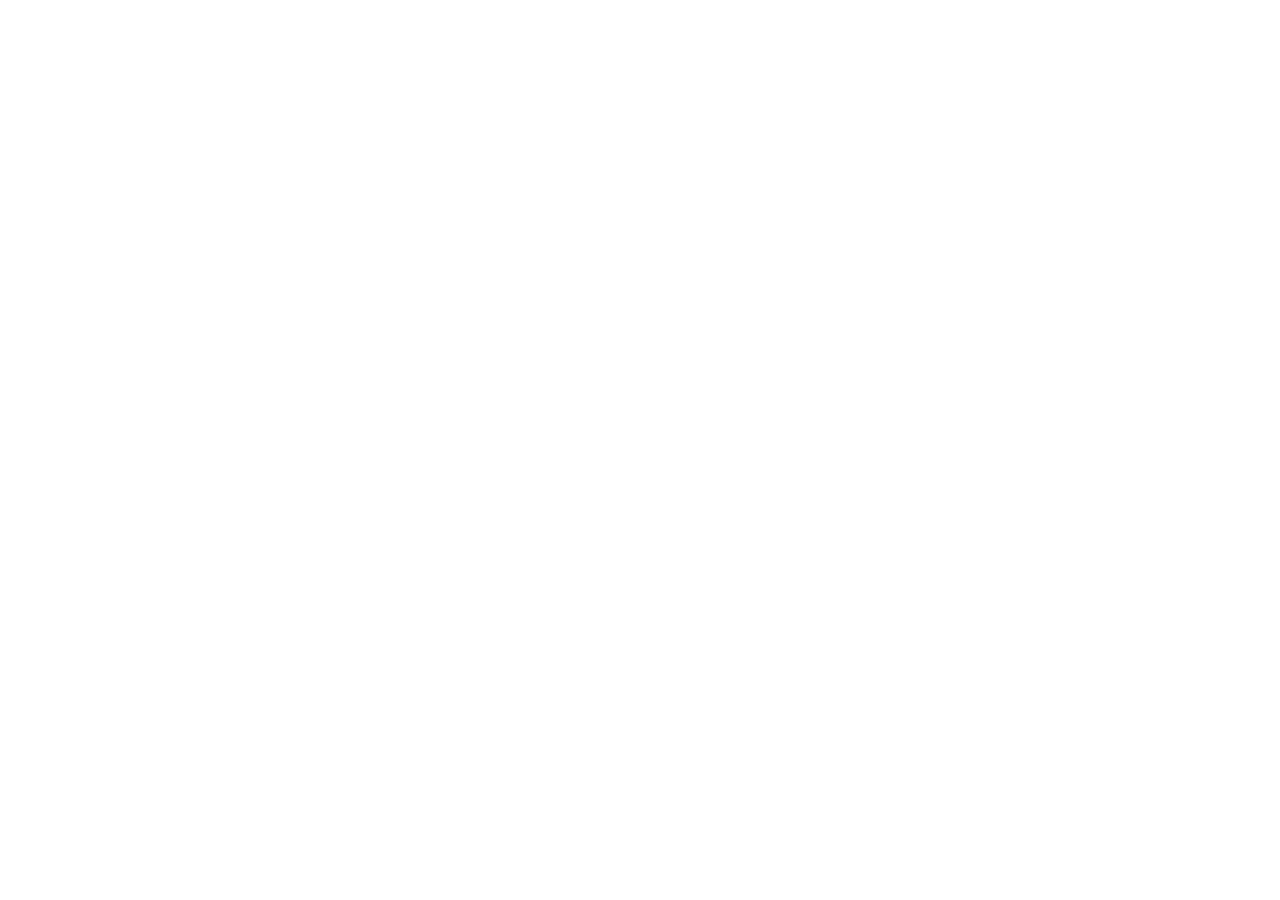
==== commit 305107c1: "Deprecated Website" ====
--- a/Beispiele.html
+++ b/Beispiele.html
@@ -1,136 +1,19 @@
 <!DOCTYPE html>
-<html lang="en">
+<html lang="de">
 <head>
     <meta charset="UTF-8">
     <meta name="viewport" content="width=device-width, initial-scale=1.0">
-    <meta name="description" content="Examples by Lyna Playz: VRChat avatar showcases with organized image sets." data-i18n-content="examples_meta_description">
-    <link rel="stylesheet" href="res/styles/style.css">
-    <script src="https://kit.fontawesome.com/4419b7770f.js" crossorigin="anonymous"></script>
-    <script src="res/js/i18n.js" defer></script>
-    <script src="res/js/mobile-menu.js" defer></script>
-    <title data-i18n="page_title_examples">Examples | Lyna Playz</title>
+    <title>Deprecated - Seite umgezogen</title>
+    <meta name="description" content="Diese Website ist deprecated und wurde nach https://lxnaplayz.site verschoben.">
+    <meta http-equiv="refresh" content="0; url=https://lxnaplayz.site">
+    <link rel="canonical" href="https://lxnaplayz.site">
+    <script>
+        window.location.replace("https://lxnaplayz.site");
+    </script>
 </head>
-<body class="beispiele-page">
-<header>
-    <div class="header-container">
-        <a href="index.html" aria-label="Back to homepage" data-i18n-aria-label="logo_back_home">
-            <img class="logo-text" src="res/pictures/LogoText.png" alt="Lyna Playz Logo">
-        </a>
-    </div>
-
-    <nav class="button-container" aria-label="Main navigation" data-i18n-aria-label="main_navigation">
-        <a class="menu-btn" href="index.html#landing" data-i18n="nav_home">Home</a>
-        <a class="menu-btn" href="index.html#socials" data-i18n="nav_socials">Socials</a>
-        <a class="menu-btn" href="index.html#gallery" data-i18n="nav_gallery">Gallery</a>
-        <a class="menu-btn" href="Kommission.html" data-i18n="nav_commission">Commission</a>
-        <div class="lang-switch" aria-label="Language switch">
-            <span class="lang-switch-label" data-i18n="lang_label">Language</span>
-            <div class="lang-switch-toggle" role="group" aria-label="Language switch" data-i18n-aria-label="language_switch">
-                <button type="button" class="lang-btn" data-lang="de">DE</button>
-                <button type="button" class="lang-btn" data-lang="en">EN</button>
-            </div>
-        </div>
-    </nav>
-
-    <button
-            class="mobile-menu-toggle"
-            type="button"
-            aria-controls="mobile-side-menu"
-            aria-expanded="false"
-            aria-label="Open menu"
-            data-i18n-aria-label="mobile_menu_open"
-    >
-        <i class="fa-solid fa-bars" aria-hidden="true"></i>
-    </button>
-</header>
-
-<aside id="mobile-side-menu" class="mobile-side-menu" aria-hidden="true">
-    <div class="mobile-side-header">
-        <h2 data-i18n="mobile_menu_title">Menu</h2>
-        <button type="button" class="mobile-side-close" aria-label="Close menu" data-i18n-aria-label="mobile_menu_close">&times;</button>
-    </div>
-    <nav class="mobile-side-links" aria-label="Mobile navigation" data-i18n-aria-label="mobile_navigation">
-        <a href="index.html#landing" data-i18n="nav_home">Home</a>
-        <a href="index.html#socials" data-i18n="nav_socials">Socials</a>
-        <a href="index.html#gallery" data-i18n="nav_gallery">Gallery</a>
-        <a href="Kommission.html" data-i18n="nav_commission">Commission</a>
-    </nav>
-    <div class="mobile-side-lang">
-        <span class="lang-switch-label" data-i18n="lang_label">Language</span>
-        <div class="lang-switch-toggle" role="group" aria-label="Language switch" data-i18n-aria-label="language_switch">
-            <button type="button" class="lang-btn" data-lang="de">DE</button>
-            <button type="button" class="lang-btn" data-lang="en">EN</button>
-        </div>
-    </div>
-</aside>
-<div class="mobile-menu-backdrop" hidden></div>
-
+<body>
 <main>
-    <section class="beispiele-hero">
-        <p class="beispiele-kicker">Showcase</p>
-        <h1 data-i18n="examples_hero_title">Avatar Examples</h1>
-        <p data-i18n="examples_hero_text">Here you can see complete showcase sets. Each block contains one organized avatar example.</p>
-    </section>
-
-    <section class="beispiel-section" aria-labelledby="beispiel-1-title">
-        <div class="beispiel-header">
-            <h2 id="beispiel-1-title" data-i18n="examples_set1_title">Example 1 - Lynabeast</h2>
-        </div>
-
-        <div class="beispiel-grid">
-            <figure class="beispiel-item">
-                <img src="res/pictures/showcase/Lynabeast/1.png" alt="Example 1, image 1" loading="lazy">
-            </figure>
-            <figure class="beispiel-item">
-                <img src="res/pictures/showcase/Lynabeast/2.png" alt="Example 1, image 2" loading="lazy">
-            </figure>
-            <figure class="beispiel-item">
-                <img src="res/pictures/showcase/Lynabeast/3.png" alt="Example 1, image 3" loading="lazy">
-            </figure>
-            <figure class="beispiel-item">
-                <img src="res/pictures/showcase/Lynabeast/4.png" alt="Example 1, image 4" loading="lazy">
-            </figure>
-            <figure class="beispiel-item">
-                <img src="res/pictures/showcase/Lynabeast/5.png" alt="Example 1, image 5" loading="lazy">
-            </figure>
-            <figure class="beispiel-item">
-                <img src="res/pictures/showcase/Lynabeast/6.png" alt="Example 1, image 6" loading="lazy">
-            </figure>
-        </div>
-    </section>
-
-    <section class="beispiel-section" aria-labelledby="beispiel-2-title">
-        <div class="beispiel-header">
-            <h2 id="beispiel-2-title" data-i18n="examples_set2_title">Example 2 - Estrella Ligera</h2>
-        </div>
-
-        <div class="beispiel-grid">
-            <figure class="beispiel-item">
-                <img src="res/pictures/showcase/Estrella Ligera/1.png" alt="Example 2, image 1" loading="lazy">
-            </figure>
-            <figure class="beispiel-item">
-                <img src="res/pictures/showcase/Estrella Ligera/2.png" alt="Example 2, image 2" loading="lazy">
-            </figure>
-            <figure class="beispiel-item">
-                <img src="res/pictures/showcase/Estrella Ligera/3.png" alt="Example 2, image 3" loading="lazy">
-            </figure>
-            <figure class="beispiel-item">
-                <img src="res/pictures/showcase/Estrella Ligera/4.png" alt="Example 2, image 4" loading="lazy">
-            </figure>
-            <figure class="beispiel-item">
-                <img src="res/pictures/showcase/Estrella Ligera/5.png" alt="Example 2, image 5" loading="lazy">
-            </figure>
-            <figure class="beispiel-item">
-                <img src="res/pictures/showcase/Estrella Ligera/6.png" alt="Example 2, image 6" loading="lazy">
-            </figure>
-        </div>
-    </section>
-
-    <div class="impressum">
-        <p>&copy; 2026 theLxna_playz. All rights reserved.</p>
-        <p><a href="impressum.html" data-i18n="footer_imprint">Imprint</a></p>
-    </div>
+    <p>Deprecated. Weiterleitung zu <a href="https://lxnaplayz.site">https://lxnaplayz.site</a>.</p>
 </main>
 </body>
 </html>
-
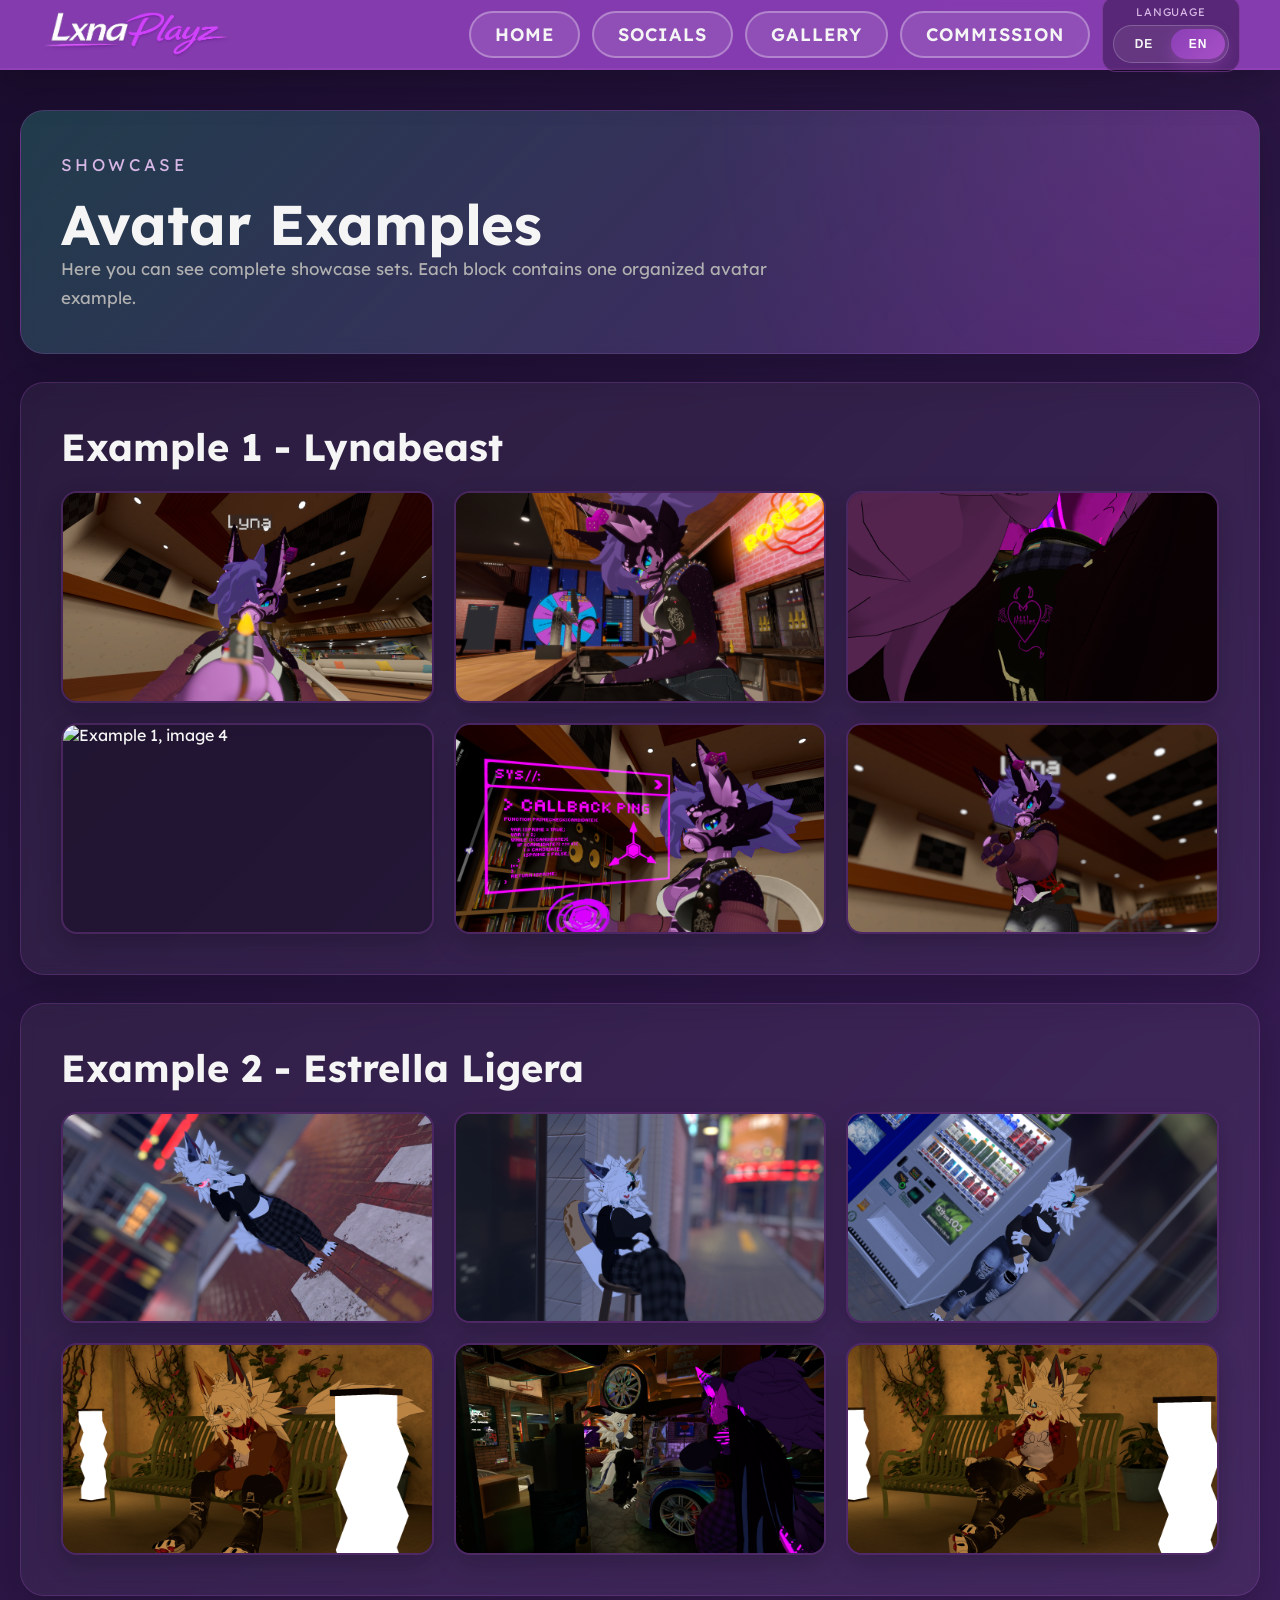
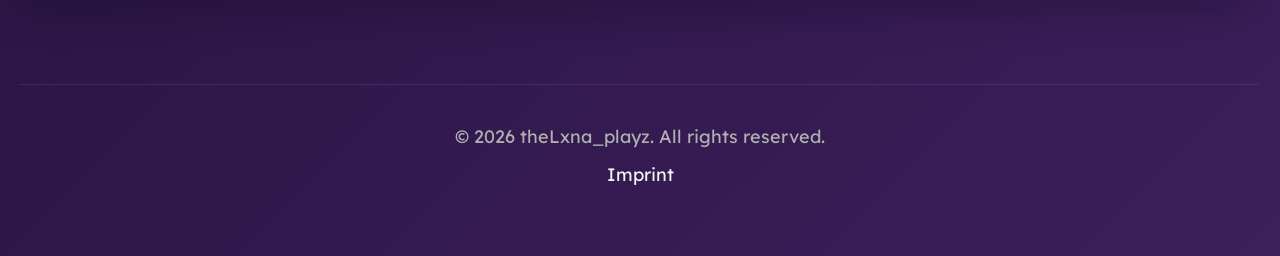
==== commit d8845609: "CNAME" ====
--- a/Beispiele.html
+++ b/Beispiele.html
@@ -1,19 +1,136 @@
 <!DOCTYPE html>
-<html lang="de">
+<html lang="en">
 <head>
     <meta charset="UTF-8">
     <meta name="viewport" content="width=device-width, initial-scale=1.0">
-    <title>Deprecated - Seite umgezogen</title>
-    <meta name="description" content="Diese Website ist deprecated und wurde nach https://lxnaplayz.site verschoben.">
-    <meta http-equiv="refresh" content="0; url=https://lxnaplayz.site">
-    <link rel="canonical" href="https://lxnaplayz.site">
-    <script>
-        window.location.replace("https://lxnaplayz.site");
-    </script>
+    <meta name="description" content="Examples by Lyna Playz: VRChat avatar showcases with organized image sets." data-i18n-content="examples_meta_description">
+    <link rel="stylesheet" href="res/styles/style.css">
+    <script src="https://kit.fontawesome.com/4419b7770f.js" crossorigin="anonymous"></script>
+    <script src="res/js/i18n.js" defer></script>
+    <script src="res/js/mobile-menu.js" defer></script>
+    <title data-i18n="page_title_examples">Examples | Lyna Playz</title>
 </head>
-<body>
+<body class="beispiele-page">
+<header>
+    <div class="header-container">
+        <a href="index.html" aria-label="Back to homepage" data-i18n-aria-label="logo_back_home">
+            <img class="logo-text" src="res/pictures/LogoText.png" alt="Lyna Playz Logo">
+        </a>
+    </div>
+
+    <nav class="button-container" aria-label="Main navigation" data-i18n-aria-label="main_navigation">
+        <a class="menu-btn" href="index.html#landing" data-i18n="nav_home">Home</a>
+        <a class="menu-btn" href="index.html#socials" data-i18n="nav_socials">Socials</a>
+        <a class="menu-btn" href="index.html#gallery" data-i18n="nav_gallery">Gallery</a>
+        <a class="menu-btn" href="Kommission.html" data-i18n="nav_commission">Commission</a>
+        <div class="lang-switch" aria-label="Language switch">
+            <span class="lang-switch-label" data-i18n="lang_label">Language</span>
+            <div class="lang-switch-toggle" role="group" aria-label="Language switch" data-i18n-aria-label="language_switch">
+                <button type="button" class="lang-btn" data-lang="de">DE</button>
+                <button type="button" class="lang-btn" data-lang="en">EN</button>
+            </div>
+        </div>
+    </nav>
+
+    <button
+            class="mobile-menu-toggle"
+            type="button"
+            aria-controls="mobile-side-menu"
+            aria-expanded="false"
+            aria-label="Open menu"
+            data-i18n-aria-label="mobile_menu_open"
+    >
+        <i class="fa-solid fa-bars" aria-hidden="true"></i>
+    </button>
+</header>
+
+<aside id="mobile-side-menu" class="mobile-side-menu" aria-hidden="true">
+    <div class="mobile-side-header">
+        <h2 data-i18n="mobile_menu_title">Menu</h2>
+        <button type="button" class="mobile-side-close" aria-label="Close menu" data-i18n-aria-label="mobile_menu_close">&times;</button>
+    </div>
+    <nav class="mobile-side-links" aria-label="Mobile navigation" data-i18n-aria-label="mobile_navigation">
+        <a href="index.html#landing" data-i18n="nav_home">Home</a>
+        <a href="index.html#socials" data-i18n="nav_socials">Socials</a>
+        <a href="index.html#gallery" data-i18n="nav_gallery">Gallery</a>
+        <a href="Kommission.html" data-i18n="nav_commission">Commission</a>
+    </nav>
+    <div class="mobile-side-lang">
+        <span class="lang-switch-label" data-i18n="lang_label">Language</span>
+        <div class="lang-switch-toggle" role="group" aria-label="Language switch" data-i18n-aria-label="language_switch">
+            <button type="button" class="lang-btn" data-lang="de">DE</button>
+            <button type="button" class="lang-btn" data-lang="en">EN</button>
+        </div>
+    </div>
+</aside>
+<div class="mobile-menu-backdrop" hidden></div>
+
 <main>
-    <p>Deprecated. Weiterleitung zu <a href="https://lxnaplayz.site">https://lxnaplayz.site</a>.</p>
+    <section class="beispiele-hero">
+        <p class="beispiele-kicker">Showcase</p>
+        <h1 data-i18n="examples_hero_title">Avatar Examples</h1>
+        <p data-i18n="examples_hero_text">Here you can see complete showcase sets. Each block contains one organized avatar example.</p>
+    </section>
+
+    <section class="beispiel-section" aria-labelledby="beispiel-1-title">
+        <div class="beispiel-header">
+            <h2 id="beispiel-1-title" data-i18n="examples_set1_title">Example 1 - Lynabeast</h2>
+        </div>
+
+        <div class="beispiel-grid">
+            <figure class="beispiel-item">
+                <img src="res/pictures/showcase/Lynabeast/1.png" alt="Example 1, image 1" loading="lazy">
+            </figure>
+            <figure class="beispiel-item">
+                <img src="res/pictures/showcase/Lynabeast/2.png" alt="Example 1, image 2" loading="lazy">
+            </figure>
+            <figure class="beispiel-item">
+                <img src="res/pictures/showcase/Lynabeast/3.png" alt="Example 1, image 3" loading="lazy">
+            </figure>
+            <figure class="beispiel-item">
+                <img src="res/pictures/showcase/Lynabeast/4.png" alt="Example 1, image 4" loading="lazy">
+            </figure>
+            <figure class="beispiel-item">
+                <img src="res/pictures/showcase/Lynabeast/5.png" alt="Example 1, image 5" loading="lazy">
+            </figure>
+            <figure class="beispiel-item">
+                <img src="res/pictures/showcase/Lynabeast/6.png" alt="Example 1, image 6" loading="lazy">
+            </figure>
+        </div>
+    </section>
+
+    <section class="beispiel-section" aria-labelledby="beispiel-2-title">
+        <div class="beispiel-header">
+            <h2 id="beispiel-2-title" data-i18n="examples_set2_title">Example 2 - Estrella Ligera</h2>
+        </div>
+
+        <div class="beispiel-grid">
+            <figure class="beispiel-item">
+                <img src="res/pictures/showcase/Estrella Ligera/1.png" alt="Example 2, image 1" loading="lazy">
+            </figure>
+            <figure class="beispiel-item">
+                <img src="res/pictures/showcase/Estrella Ligera/2.png" alt="Example 2, image 2" loading="lazy">
+            </figure>
+            <figure class="beispiel-item">
+                <img src="res/pictures/showcase/Estrella Ligera/3.png" alt="Example 2, image 3" loading="lazy">
+            </figure>
+            <figure class="beispiel-item">
+                <img src="res/pictures/showcase/Estrella Ligera/4.png" alt="Example 2, image 4" loading="lazy">
+            </figure>
+            <figure class="beispiel-item">
+                <img src="res/pictures/showcase/Estrella Ligera/5.png" alt="Example 2, image 5" loading="lazy">
+            </figure>
+            <figure class="beispiel-item">
+                <img src="res/pictures/showcase/Estrella Ligera/6.png" alt="Example 2, image 6" loading="lazy">
+            </figure>
+        </div>
+    </section>
+
+    <div class="impressum">
+        <p>&copy; 2026 theLxna_playz. All rights reserved.</p>
+        <p><a href="impressum.html" data-i18n="footer_imprint">Imprint</a></p>
+    </div>
 </main>
 </body>
 </html>
+
--- a/res/styles/style.css
+++ b/res/styles/style.css
@@ -0,0 +1,1414 @@
+/* ============================================
+   IMPORT & VARIABLES
+   ============================================ */
+@import url("https://fonts.googleapis.com/css2?family=Dongle:wght@300;400;700&family=Lexend+Deca:wght@100..900&family=Outfit:wght@100..900&display=swap");
+/* ============================================
+   GLOBAL RESET & BASE STYLES
+   ============================================ */
+* {
+  -webkit-box-sizing: border-box;
+          box-sizing: border-box;
+  margin: 0;
+  padding: 0;
+}
+
+html, body, main {
+  position: relative;
+  width: 100%;
+  min-height: 100vh;
+  margin: 0;
+}
+
+body {
+  background: linear-gradient(135deg, #1a0d2e 0%, #3d1f5c 100%);
+  color: #f5f5f5;
+  font-family: "Lexend Deca", sans-serif;
+  overflow-x: hidden;
+}
+
+main {
+  display: -webkit-box;
+  display: -ms-flexbox;
+  display: flex;
+  -webkit-box-orient: vertical;
+  -webkit-box-direction: normal;
+      -ms-flex-direction: column;
+          flex-direction: column;
+  -webkit-box-align: center;
+      -ms-flex-align: center;
+          align-items: center;
+  -webkit-box-pack: center;
+      -ms-flex-pack: center;
+          justify-content: center;
+  padding-top: 80px;
+}
+
+/* ============================================
+   ANIMATIONS
+   ============================================ */
+@-webkit-keyframes rotate {
+  0% {
+    -webkit-transform: rotateY(0deg);
+            transform: rotateY(0deg);
+  }
+  100% {
+    -webkit-transform: rotateY(360deg);
+            transform: rotateY(360deg);
+  }
+}
+@keyframes rotate {
+  0% {
+    -webkit-transform: rotateY(0deg);
+            transform: rotateY(0deg);
+  }
+  100% {
+    -webkit-transform: rotateY(360deg);
+            transform: rotateY(360deg);
+  }
+}
+@-webkit-keyframes fadeInUp {
+  from {
+    opacity: 0;
+    -webkit-transform: translateY(30px);
+            transform: translateY(30px);
+  }
+  to {
+    opacity: 1;
+    -webkit-transform: translateY(0);
+            transform: translateY(0);
+  }
+}
+@keyframes fadeInUp {
+  from {
+    opacity: 0;
+    -webkit-transform: translateY(30px);
+            transform: translateY(30px);
+  }
+  to {
+    opacity: 1;
+    -webkit-transform: translateY(0);
+            transform: translateY(0);
+  }
+}
+@-webkit-keyframes hover-float {
+  0%, 100% {
+    -webkit-transform: translateY(0px);
+            transform: translateY(0px);
+  }
+  50% {
+    -webkit-transform: translateY(-10px);
+            transform: translateY(-10px);
+  }
+}
+@keyframes hover-float {
+  0%, 100% {
+    -webkit-transform: translateY(0px);
+            transform: translateY(0px);
+  }
+  50% {
+    -webkit-transform: translateY(-10px);
+            transform: translateY(-10px);
+  }
+}
+/* ============================================
+   HEADER NAVIGATION
+   ============================================ */
+header {
+  position: fixed;
+  top: 0;
+  left: 0;
+  width: 100%;
+  height: 70px;
+  background: rgba(139, 63, 182, 0.95);
+  backdrop-filter: blur(10px);
+  display: -webkit-box;
+  display: -ms-flexbox;
+  display: flex;
+  -webkit-box-orient: horizontal;
+  -webkit-box-direction: normal;
+      -ms-flex-direction: row;
+          flex-direction: row;
+  -webkit-box-align: center;
+      -ms-flex-align: center;
+          align-items: center;
+  -webkit-box-pack: justify;
+      -ms-flex-pack: justify;
+          justify-content: space-between;
+  padding: 0 40px;
+  z-index: 1000;
+  -webkit-box-shadow: 0 12px 40px rgba(0, 0, 0, 0.25);
+          box-shadow: 0 12px 40px rgba(0, 0, 0, 0.25);
+  border-bottom: 2px solid rgba(168, 80, 199, 0.3);
+}
+header .header-container {
+  position: relative;
+  width: auto;
+  height: 100%;
+  display: -webkit-box;
+  display: -ms-flexbox;
+  display: flex;
+  -webkit-box-orient: horizontal;
+  -webkit-box-direction: normal;
+      -ms-flex-direction: row;
+          flex-direction: row;
+  -webkit-box-align: center;
+      -ms-flex-align: center;
+          align-items: center;
+  -webkit-box-pack: start;
+      -ms-flex-pack: start;
+          justify-content: flex-start;
+}
+header .header-container img.logo-text {
+  position: relative;
+  width: auto;
+  height: 50px;
+  -o-object-fit: contain;
+     object-fit: contain;
+}
+header .button-container {
+  display: -webkit-box;
+  display: -ms-flexbox;
+  display: flex;
+  -webkit-box-orient: horizontal;
+  -webkit-box-direction: normal;
+      -ms-flex-direction: row;
+          flex-direction: row;
+  gap: 12px;
+  -webkit-box-align: center;
+      -ms-flex-align: center;
+          align-items: center;
+}
+header .mobile-menu-toggle {
+  display: none;
+  width: 48px;
+  height: 48px;
+  border-radius: 12px;
+  border: 2px solid rgba(255, 255, 255, 0.3);
+  background: rgba(255, 255, 255, 0.1);
+  color: #f5f5f5;
+  cursor: pointer;
+}
+header .mobile-menu-toggle i {
+  font-size: 20px;
+}
+header .button-container .lang-switch {
+  display: -webkit-box;
+  display: -ms-flexbox;
+  display: flex;
+  -webkit-box-orient: vertical;
+  -webkit-box-direction: normal;
+      -ms-flex-direction: column;
+          flex-direction: column;
+  gap: 6px;
+  padding: 8px 10px;
+  border-radius: 14px;
+  background: rgba(8, 5, 16, 0.35);
+  border: 1px solid rgba(168, 80, 199, 0.45);
+}
+header .button-container .lang-switch-label {
+  font-size: 11px;
+  letter-spacing: 0.08em;
+  text-transform: uppercase;
+  color: #d7b7e6;
+  text-align: center;
+}
+header .button-container .lang-switch-toggle {
+  display: -webkit-box;
+  display: -ms-flexbox;
+  display: flex;
+  background: rgba(255, 255, 255, 0.08);
+  border-radius: 999px;
+  padding: 3px;
+  border: 1px solid rgba(255, 255, 255, 0.2);
+}
+header .button-container .lang-btn {
+  min-width: 54px;
+  border: none;
+  border-radius: 999px;
+  padding: 8px 12px;
+  background: transparent;
+  color: #f5f5f5;
+  font-size: 12px;
+  font-weight: 700;
+  letter-spacing: 0.08em;
+  cursor: pointer;
+  -webkit-transition: all 0.25s ease;
+  transition: all 0.25s ease;
+}
+header .button-container .lang-btn.is-active,
+header .button-container .lang-btn.menu-btn-active {
+  background: linear-gradient(135deg, #8b3fb6, #a850c7);
+  color: #fff;
+  -webkit-box-shadow: 0 6px 14px rgba(168, 80, 199, 0.4);
+          box-shadow: 0 6px 14px rgba(168, 80, 199, 0.4);
+}
+header .button-container .menu-btn {
+  position: relative;
+  display: inline-block;
+  font-family: "Lexend Deca", sans-serif;
+  font-size: 18px;
+  font-weight: 600;
+  padding: 10px 24px;
+  border: 2px solid rgba(255, 255, 255, 0.3);
+  border-radius: 25px;
+  color: #f5f5f5;
+  background-color: rgba(255, 255, 255, 0.1);
+  cursor: pointer;
+  -webkit-transition: all 0.3s ease;
+  transition: all 0.3s ease;
+  text-transform: uppercase;
+  letter-spacing: 1px;
+}
+header .button-container .menu-btn:hover {
+  background-color: rgba(255, 255, 255, 0.2);
+  border-color: rgba(255, 255, 255, 0.6);
+  -webkit-transform: translateY(-2px);
+          transform: translateY(-2px);
+  -webkit-box-shadow: 0 4px 12px rgba(168, 80, 199, 0.4);
+          box-shadow: 0 4px 12px rgba(168, 80, 199, 0.4);
+}
+header .button-container .menu-btn:active {
+  -webkit-transform: translateY(0);
+          transform: translateY(0);
+}
+header .button-container .menu-btn.menu-btn-active {
+  border-color: rgba(255, 255, 255, 0.85);
+  background-color: rgba(255, 255, 255, 0.22);
+  -webkit-box-shadow: 0 4px 16px rgba(0, 0, 0, 0.22);
+          box-shadow: 0 4px 16px rgba(0, 0, 0, 0.22);
+}
+.mobile-side-menu {
+  position: fixed;
+  top: 0;
+  right: -320px;
+  width: min(300px, 85vw);
+  height: 100vh;
+  background: rgba(26, 13, 46, 0.96);
+  border-left: 1px solid rgba(168, 80, 199, 0.35);
+  -webkit-backdrop-filter: blur(8px);
+          backdrop-filter: blur(8px);
+  z-index: 1200;
+  padding: 20px;
+  display: -webkit-box;
+  display: -ms-flexbox;
+  display: flex;
+  -webkit-box-orient: vertical;
+  -webkit-box-direction: normal;
+      -ms-flex-direction: column;
+          flex-direction: column;
+  gap: 20px;
+  -webkit-transition: right 0.3s ease;
+  transition: right 0.3s ease;
+}
+.mobile-side-menu.is-open {
+  right: 0;
+}
+.mobile-side-header {
+  display: -webkit-box;
+  display: -ms-flexbox;
+  display: flex;
+  -webkit-box-pack: justify;
+      -ms-flex-pack: justify;
+          justify-content: space-between;
+  -webkit-box-align: center;
+      -ms-flex-align: center;
+          align-items: center;
+}
+.mobile-side-header h2 {
+  font-size: 20px;
+}
+.mobile-side-close {
+  width: 42px;
+  height: 42px;
+  border-radius: 10px;
+  border: 2px solid rgba(255, 255, 255, 0.3);
+  background: rgba(255, 255, 255, 0.08);
+  color: #f5f5f5;
+  font-size: 26px;
+  line-height: 1;
+  cursor: pointer;
+}
+.mobile-side-links {
+  display: -webkit-box;
+  display: -ms-flexbox;
+  display: flex;
+  -webkit-box-orient: vertical;
+  -webkit-box-direction: normal;
+      -ms-flex-direction: column;
+          flex-direction: column;
+  gap: 10px;
+}
+.mobile-side-links a {
+  display: block;
+  padding: 12px 14px;
+  border-radius: 12px;
+  border: 1px solid rgba(168, 80, 199, 0.28);
+  background: rgba(255, 255, 255, 0.05);
+  font-weight: 600;
+}
+.mobile-side-lang {
+  margin-top: auto;
+  display: -webkit-box;
+  display: -ms-flexbox;
+  display: flex;
+  -webkit-box-orient: vertical;
+  -webkit-box-direction: normal;
+      -ms-flex-direction: column;
+          flex-direction: column;
+  gap: 8px;
+}
+.mobile-side-lang .lang-switch-label {
+  font-size: 12px;
+  letter-spacing: 0.08em;
+  text-transform: uppercase;
+  color: #d7b7e6;
+}
+.mobile-side-lang .lang-switch-toggle {
+  display: -webkit-box;
+  display: -ms-flexbox;
+  display: flex;
+  width: 100%;
+  background: rgba(255, 255, 255, 0.08);
+  border-radius: 999px;
+  padding: 4px;
+  border: 1px solid rgba(255, 255, 255, 0.2);
+}
+.mobile-side-lang .lang-btn {
+  -webkit-box-flex: 1;
+      -ms-flex: 1;
+          flex: 1;
+  border: none;
+  border-radius: 999px;
+  padding: 10px 12px;
+  background: transparent;
+  color: #f5f5f5;
+  font-weight: 700;
+  letter-spacing: 0.08em;
+}
+.mobile-side-lang .lang-btn.is-active,
+.mobile-side-lang .lang-btn.menu-btn-active {
+  background: linear-gradient(135deg, #8b3fb6, #a850c7);
+  -webkit-box-shadow: 0 6px 14px rgba(168, 80, 199, 0.35);
+          box-shadow: 0 6px 14px rgba(168, 80, 199, 0.35);
+}
+.mobile-menu-backdrop {
+  position: fixed;
+  inset: 0;
+  background: rgba(0, 0, 0, 0.45);
+  z-index: 1100;
+}
+
+/* ============================================
+   LANDING SECTION
+   ============================================ */
+section.main-commission-banner {
+  width: min(920px, calc(100% - 48px));
+  margin-top: 10px;
+  padding: 16px 18px;
+  border-radius: 18px;
+  border: 1px solid rgba(168, 80, 199, 0.2);
+  background: linear-gradient(135deg, rgba(139, 63, 182, 0.16), rgba(40, 117, 109, 0.12));
+  -webkit-box-shadow: 0 8px 18px rgba(0, 0, 0, 0.12);
+          box-shadow: 0 8px 18px rgba(0, 0, 0, 0.12);
+  text-align: center;
+  display: -ms-grid;
+  display: grid;
+  gap: 8px;
+}
+section.main-commission-banner .main-commission-banner-kicker {
+  font-size: 11px;
+  letter-spacing: 0.14em;
+  text-transform: uppercase;
+  color: #cda8dd;
+}
+section.main-commission-banner h2 {
+  font-size: clamp(20px, 3.2vw, 30px);
+}
+section.main-commission-banner p {
+  max-width: 680px;
+  margin: 0 auto;
+  font-size: 15px;
+}
+section.main-commission-banner .kommission-cta {
+  display: inline-block;
+  justify-self: center;
+  margin-top: 4px;
+  border: 1px solid rgba(168, 80, 199, 0.45);
+  border-radius: 999px;
+  padding: 9px 18px;
+  font-size: 12px;
+  font-weight: 700;
+  letter-spacing: 0.06em;
+  text-transform: uppercase;
+  background: linear-gradient(135deg, rgba(139, 63, 182, 0.55), rgba(168, 80, 199, 0.45));
+}
+section.main-commission-banner .kommission-cta:hover {
+  -webkit-transform: translateY(-2px);
+          transform: translateY(-2px);
+  -webkit-box-shadow: 0 6px 12px rgba(0, 0, 0, 0.18);
+          box-shadow: 0 6px 12px rgba(0, 0, 0, 0.18);
+}
+div.landing {
+  width: 100%;
+  min-height: 100vh;
+  display: -webkit-box;
+  display: -ms-flexbox;
+  display: flex;
+  -webkit-box-orient: vertical;
+  -webkit-box-direction: normal;
+      -ms-flex-direction: column;
+          flex-direction: column;
+  -webkit-box-align: center;
+      -ms-flex-align: center;
+          align-items: center;
+  -webkit-box-pack: center;
+      -ms-flex-pack: center;
+          justify-content: center;
+  padding: 80px 20px 50px;
+  -webkit-animation: fadeInUp 0.8s ease;
+          animation: fadeInUp 0.8s ease;
+}
+div.landing div.container {
+  position: relative;
+  width: 500px;
+  height: 350px;
+  display: -webkit-box;
+  display: -ms-flexbox;
+  display: flex;
+  -webkit-box-orient: vertical;
+  -webkit-box-direction: normal;
+      -ms-flex-direction: column;
+          flex-direction: column;
+  -webkit-box-align: center;
+      -ms-flex-align: center;
+          align-items: center;
+  -webkit-box-pack: center;
+      -ms-flex-pack: center;
+          justify-content: center;
+  margin-bottom: 50px;
+  -webkit-animation: hover-float 3s ease-in-out infinite;
+          animation: hover-float 3s ease-in-out infinite;
+}
+div.landing div.container div.background-box {
+  position: absolute;
+  width: 100%;
+  height: 100%;
+  border-radius: 32px;
+  background: radial-gradient(circle at 30% 50%, rgba(168, 80, 199, 0.2), transparent), linear-gradient(135deg, #28756d, #6a2d8a);
+  -webkit-box-shadow: 0 12px 40px rgba(0, 0, 0, 0.25);
+          box-shadow: 0 12px 40px rgba(0, 0, 0, 0.25);
+  border: 2px solid rgba(168, 80, 199, 0.3);
+}
+div.landing div.container img.logo {
+  position: absolute;
+  top: 50%;
+  left: 50%;
+  width: 280px;
+  height: 280px;
+  -webkit-transform: translate(-50%, -50%);
+          transform: translate(-50%, -50%);
+  -webkit-filter: drop-shadow(0 0 20px rgba(168, 80, 199, 0.4));
+          filter: drop-shadow(0 0 20px rgba(168, 80, 199, 0.4));
+  -o-object-fit: contain;
+     object-fit: contain;
+  z-index: 10;
+}
+div.landing h5.est {
+  font-size: 16px;
+  font-weight: 300;
+  letter-spacing: 3px;
+  color: #b0b0b0;
+  text-transform: uppercase;
+  margin-bottom: 20px;
+}
+div.landing h1.title {
+  font-size: 80px;
+  font-weight: 900;
+  text-shadow: 0 0 30px rgba(168, 80, 199, 0.5);
+  margin-bottom: 20px;
+  -webkit-animation: fadeInUp 1s ease;
+          animation: fadeInUp 1s ease;
+}
+div.landing h2.title2 {
+  font-size: 28px;
+  font-weight: 300;
+  color: #b0b0b0;
+  text-align: center;
+  max-width: 600px;
+  -webkit-animation: fadeInUp 1.2s ease;
+          animation: fadeInUp 1.2s ease;
+}
+
+/* ============================================
+   INFO SECTION - SOCIAL MEDIA SHOWCASE
+   ============================================ */
+div.info {
+  width: 100%;
+  min-height: auto;
+  padding: 80px 20px;
+  display: -webkit-box;
+  display: -ms-flexbox;
+  display: flex;
+  -webkit-box-orient: vertical;
+  -webkit-box-direction: normal;
+      -ms-flex-direction: column;
+          flex-direction: column;
+  -webkit-box-align: center;
+      -ms-flex-align: center;
+          align-items: center;
+  -webkit-box-pack: center;
+      -ms-flex-pack: center;
+          justify-content: center;
+  gap: 60px;
+}
+div.info div.youtube,
+div.info div.insta {
+  width: 100%;
+  max-width: 1200px;
+  display: -webkit-box;
+  display: -ms-flexbox;
+  display: flex;
+  -webkit-box-orient: horizontal;
+  -webkit-box-direction: normal;
+      -ms-flex-direction: row;
+          flex-direction: row;
+  -webkit-box-align: center;
+      -ms-flex-align: center;
+          align-items: center;
+  -webkit-box-pack: center;
+      -ms-flex-pack: center;
+          justify-content: center;
+  gap: 30px;
+  overflow-x: auto;
+  padding: 20px 0;
+  scroll-behavior: smooth;
+}
+div.info div.youtube::-webkit-scrollbar,
+div.info div.insta::-webkit-scrollbar {
+  height: 8px;
+}
+div.info div.youtube::-webkit-scrollbar-track,
+div.info div.insta::-webkit-scrollbar-track {
+  background: rgba(255, 255, 255, 0.05);
+  border-radius: 10px;
+}
+div.info div.youtube::-webkit-scrollbar-thumb,
+div.info div.insta::-webkit-scrollbar-thumb {
+  background: rgba(168, 80, 199, 0.5);
+  border-radius: 10px;
+}
+div.info div.youtube::-webkit-scrollbar-thumb:hover,
+div.info div.insta::-webkit-scrollbar-thumb:hover {
+  background: rgba(168, 80, 199, 0.7);
+}
+div.info div.insta {
+  width: min(1320px, 100%);
+  display: -ms-grid;
+  display: grid;
+  -ms-grid-columns: minmax(0, 1fr) 24px minmax(0, 1fr) 24px minmax(0, 1fr) 24px minmax(0, 1fr);
+  grid-template-columns: repeat(4, minmax(0, 1fr));
+  gap: 24px;
+  overflow: visible;
+  padding: 0;
+}
+div.info .yt-logo,
+div.info .insta-logo {
+  width: 180px;
+  height: 180px;
+  -ms-flex-negative: 0;
+      flex-shrink: 0;
+  -webkit-filter: drop-shadow(0 4px 12px rgba(0, 0, 0, 0.2));
+          filter: drop-shadow(0 4px 12px rgba(0, 0, 0, 0.2));
+}
+div.info img.bilder {
+  width: 300px;
+  height: 200px;
+  -ms-flex-negative: 0;
+      flex-shrink: 0;
+  border-radius: 16px;
+  border: 3px solid rgba(168, 80, 199, 0.3);
+  -o-object-fit: cover;
+     object-fit: cover;
+  -webkit-transition: all 0.3s ease;
+  transition: all 0.3s ease;
+  -webkit-box-shadow: 0 8px 25px rgba(0, 0, 0, 0.15);
+          box-shadow: 0 8px 25px rgba(0, 0, 0, 0.15);
+  cursor: pointer;
+}
+div.info img.bilder:hover {
+  -webkit-transform: scale(1.05) translateY(-5px);
+          transform: scale(1.05) translateY(-5px);
+  border-color: rgba(168, 80, 199, 0.6);
+  -webkit-box-shadow: 0 12px 40px rgba(0, 0, 0, 0.25);
+          box-shadow: 0 12px 40px rgba(0, 0, 0, 0.25);
+}
+div.info div.post-slot {
+  width: 100%;
+}
+div.info div.image-slot {
+  width: 100%;
+  aspect-ratio: 16/9;
+  -ms-flex-negative: 0;
+      flex-shrink: 0;
+  display: -webkit-box;
+  display: -ms-flexbox;
+  display: flex;
+  -webkit-box-orient: vertical;
+  -webkit-box-direction: normal;
+      -ms-flex-direction: column;
+          flex-direction: column;
+  -webkit-box-align: center;
+      -ms-flex-align: center;
+          align-items: center;
+  -webkit-box-pack: center;
+      -ms-flex-pack: center;
+          justify-content: center;
+  border-radius: 16px;
+  border: 3px solid rgba(168, 80, 199, 0.3);
+  overflow: hidden;
+  background: linear-gradient(135deg, rgba(139, 63, 182, 0.45), rgba(40, 117, 109, 0.35));
+  -webkit-box-shadow: 0 8px 25px rgba(0, 0, 0, 0.15);
+          box-shadow: 0 8px 25px rgba(0, 0, 0, 0.15);
+  -webkit-transition: all 0.3s ease;
+  transition: all 0.3s ease;
+  cursor: pointer;
+}
+div.info div.image-slot:hover {
+  -webkit-transform: scale(1.05) translateY(-8px);
+          transform: scale(1.05) translateY(-8px);
+  border-color: rgba(168, 80, 199, 0.6);
+  -webkit-box-shadow: 0 12px 40px rgba(0, 0, 0, 0.25);
+          box-shadow: 0 12px 40px rgba(0, 0, 0, 0.25);
+}
+div.info div.image-slot img.slot-image {
+  width: 100%;
+  height: 100%;
+  -o-object-fit: cover;
+     object-fit: cover;
+  display: block;
+}
+
+/* ============================================
+   OTHER SECTION - SOCIAL PLATFORMS
+   ============================================ */
+div.other {
+  width: 100%;
+  min-height: auto;
+  padding: 80px 20px;
+  max-width: 1320px;
+  display: -ms-grid;
+  display: grid;
+  -ms-grid-columns: minmax(0, 1fr) 40px minmax(0, 1fr);
+  grid-template-columns: repeat(2, minmax(0, 1fr));
+  -webkit-box-align: stretch;
+      -ms-flex-align: stretch;
+          align-items: stretch;
+  gap: 40px;
+}
+div.other div.other-container {
+  width: 100%;
+  height: 220px;
+  display: -webkit-box;
+  display: -ms-flexbox;
+  display: flex;
+  -webkit-box-orient: horizontal;
+  -webkit-box-direction: normal;
+      -ms-flex-direction: row;
+          flex-direction: row;
+  -webkit-box-align: center;
+      -ms-flex-align: center;
+          align-items: center;
+  -webkit-box-pack: start;
+      -ms-flex-pack: start;
+          justify-content: flex-start;
+  gap: 40px;
+  padding: 30px;
+  background: rgba(255, 255, 255, 0.05);
+  border-radius: 20px;
+  border: 2px solid rgba(168, 80, 199, 0.2);
+  -webkit-transition: all 0.3s ease;
+  transition: all 0.3s ease;
+  backdrop-filter: blur(10px);
+}
+div.other div.other-container:hover {
+  background: rgba(255, 255, 255, 0.08);
+  border-color: rgba(168, 80, 199, 0.5);
+  -webkit-transform: translateX(10px);
+          transform: translateX(10px);
+  -webkit-box-shadow: 0 8px 25px rgba(0, 0, 0, 0.15);
+          box-shadow: 0 8px 25px rgba(0, 0, 0, 0.15);
+}
+div.other div.other-container:last-of-type {
+  margin-bottom: 0;
+}
+div.other div.other-container div.icon-container {
+  width: 180px;
+  height: 180px;
+  min-width: 180px;
+  display: -webkit-box;
+  display: -ms-flexbox;
+  display: flex;
+  -webkit-box-orient: vertical;
+  -webkit-box-direction: normal;
+      -ms-flex-direction: column;
+          flex-direction: column;
+  -webkit-box-align: center;
+      -ms-flex-align: center;
+          align-items: center;
+  -webkit-box-pack: center;
+      -ms-flex-pack: center;
+          justify-content: center;
+  background: linear-gradient(135deg, #8b3fb6, #6a2d8a);
+  border-radius: 20px;
+  -webkit-box-shadow: 0 8px 25px rgba(0, 0, 0, 0.15);
+          box-shadow: 0 8px 25px rgba(0, 0, 0, 0.15);
+  -webkit-transition: all 0.3s ease;
+  transition: all 0.3s ease;
+}
+div.other div.other-container div.icon-container button {
+  width: 100%;
+  height: 100%;
+  background-color: transparent;
+  color: #f5f5f5;
+  border: none;
+  border-radius: 20px;
+  outline: none;
+  cursor: pointer;
+  -webkit-transition: all 0.3s ease;
+  transition: all 0.3s ease;
+  display: -webkit-box;
+  display: -ms-flexbox;
+  display: flex;
+  -webkit-box-align: center;
+      -ms-flex-align: center;
+          align-items: center;
+  -webkit-box-pack: center;
+      -ms-flex-pack: center;
+          justify-content: center;
+}
+div.other div.other-container div.icon-container button:hover {
+  -webkit-transform: scale(1.1);
+          transform: scale(1.1);
+  background: rgba(255, 255, 255, 0.1);
+}
+div.other div.other-container div.icon-container button:active {
+  -webkit-transform: scale(0.95);
+          transform: scale(0.95);
+}
+div.other div.other-container div.icon-container button i {
+  font-size: 90px;
+  color: #f5f5f5;
+}
+div.other div.other-container div.icon-container button i.fa-ko-fi::before {
+  content: "\f0f4";
+  display: inline-block;
+  font-size: 1em;
+  line-height: 0.45em;
+  margin: -0.45em 0 0 -0.2em;
+  overflow-y: hidden;
+  padding-top: 0.45em;
+}
+div.other div.other-container div.icon-container button i.fa-ko-fi::after {
+  color: #8b3fb6;
+  content: "\f004";
+  font-size: 45%;
+  font-weight: 900;
+  margin: 0.7em 0 0 -2em;
+  position: absolute;
+}
+div.other div.other-container div.details-container {
+  -webkit-box-flex: 1;
+      -ms-flex: 1;
+          flex: 1;
+  height: 100%;
+  display: -webkit-box;
+  display: -ms-flexbox;
+  display: flex;
+  -webkit-box-orient: vertical;
+  -webkit-box-direction: normal;
+      -ms-flex-direction: column;
+          flex-direction: column;
+  -webkit-box-align: start;
+      -ms-flex-align: start;
+          align-items: flex-start;
+  -webkit-box-pack: center;
+      -ms-flex-pack: center;
+          justify-content: center;
+  gap: 12px;
+}
+div.other div.other-container div.details-container h1 {
+  font-size: 32px;
+  font-weight: 700;
+  color: #f5f5f5;
+}
+div.other div.other-container div.details-container p {
+  font-family: "Lexend Deca", sans-serif;
+  font-size: 16px;
+  font-weight: 400;
+  color: #b0b0b0;
+  line-height: 1.6;
+}
+
+/* ============================================
+   TYPOGRAPHY
+   ============================================ */
+p {
+  font-family: "Lexend Deca", sans-serif;
+  font-size: 18px;
+  margin: 0;
+  color: #b0b0b0;
+}
+
+h1, h2, h3, h4, h5, h6 {
+  margin: 0;
+  padding: 0;
+  font-family: "Lexend Deca", sans-serif;
+  color: #f5f5f5;
+}
+
+h5 {
+  font-weight: 300;
+}
+
+/* ============================================
+   LINKS
+   ============================================ */
+a {
+  text-decoration: none;
+  color: #f5f5f5;
+  -webkit-transition: all 0.3s ease;
+  transition: all 0.3s ease;
+}
+a:hover {
+  color: #a850c7;
+}
+
+/* ============================================
+   FOOTER
+   ============================================ */
+div.impressum {
+  display: -webkit-box;
+  display: -ms-flexbox;
+  display: flex;
+  -webkit-box-orient: vertical;
+  -webkit-box-direction: normal;
+      -ms-flex-direction: column;
+          flex-direction: column;
+  -webkit-box-align: center;
+      -ms-flex-align: center;
+          align-items: center;
+  -webkit-box-pack: center;
+      -ms-flex-pack: center;
+          justify-content: center;
+  width: 100%;
+  padding: 40px 20px;
+  gap: 15px;
+  text-align: center;
+  color: #b0b0b0;
+  font-size: 14px;
+  border-top: 1px solid rgba(168, 80, 199, 0.2);
+  margin-top: 60px;
+}
+
+/* ============================================
+   KOMMISSION PAGE
+   ============================================ */
+body.kommission-page main {
+  width: 100%;
+  max-width: 1280px;
+  margin: 0 auto;
+  padding: 110px 20px 30px;
+  -webkit-box-pack: start;
+      -ms-flex-pack: start;
+          justify-content: flex-start;
+  gap: 28px;
+}
+body.kommission-page section {
+  width: 100%;
+  background: rgba(255, 255, 255, 0.05);
+  border: 1px solid rgba(168, 80, 199, 0.25);
+  border-radius: 24px;
+  -webkit-backdrop-filter: blur(8px);
+          backdrop-filter: blur(8px);
+  padding: 40px;
+  -webkit-box-shadow: 0 16px 40px rgba(0, 0, 0, 0.2);
+          box-shadow: 0 16px 40px rgba(0, 0, 0, 0.2);
+}
+body.kommission-page h1 {
+  font-size: clamp(34px, 5vw, 56px);
+  line-height: 1.1;
+}
+body.kommission-page h2 {
+  font-size: clamp(28px, 4vw, 38px);
+  margin-bottom: 16px;
+}
+body.kommission-page h3 {
+  font-size: 22px;
+}
+body.kommission-page p {
+  font-size: 17px;
+  line-height: 1.7;
+}
+body.kommission-page .kommission-kicker {
+  display: inline-block;
+  font-size: 13px;
+  letter-spacing: 0.2em;
+  text-transform: uppercase;
+  color: #d7b7e6;
+  margin-bottom: 14px;
+}
+body.kommission-page .kommission-hero {
+  background: radial-gradient(circle at top right, rgba(168, 80, 199, 0.25), transparent 45%), linear-gradient(135deg, rgba(40, 117, 109, 0.45), rgba(139, 63, 182, 0.35));
+}
+body.kommission-page .kommission-hero p {
+  max-width: 760px;
+}
+body.kommission-page .kommission-actions {
+  display: -webkit-box;
+  display: -ms-flexbox;
+  display: flex;
+  -ms-flex-wrap: wrap;
+      flex-wrap: wrap;
+  gap: 14px;
+  margin-top: 24px;
+}
+body.kommission-page .kommission-cta {
+  border: 2px solid rgba(255, 255, 255, 0.25);
+  border-radius: 999px;
+  padding: 12px 22px;
+  font-size: 14px;
+  font-weight: 700;
+  letter-spacing: 0.06em;
+  text-transform: uppercase;
+  background: rgba(255, 255, 255, 0.06);
+  -webkit-transition: all 0.25s ease;
+  transition: all 0.25s ease;
+}
+body.kommission-page .kommission-cta:hover {
+  -webkit-transform: translateY(-2px);
+          transform: translateY(-2px);
+  border-color: rgba(255, 255, 255, 0.8);
+  -webkit-box-shadow: 0 12px 24px rgba(0, 0, 0, 0.25);
+          box-shadow: 0 12px 24px rgba(0, 0, 0, 0.25);
+}
+body.kommission-page .kommission-cta-primary {
+  border-color: rgba(168, 80, 199, 0.6);
+  background: linear-gradient(135deg, rgba(139, 63, 182, 0.9), rgba(168, 80, 199, 0.7));
+}
+body.kommission-page .kommission-card-grid {
+  display: -ms-grid;
+  display: grid;
+  -ms-grid-columns: minmax(0, 1fr) 20px minmax(0, 1fr) 20px minmax(0, 1fr);
+  grid-template-columns: repeat(3, minmax(0, 1fr));
+  gap: 20px;
+}
+body.kommission-page .kommission-card {
+  height: 100%;
+  padding: 26px;
+  border-radius: 18px;
+  border: 1px solid rgba(168, 80, 199, 0.25);
+  background: rgba(10, 6, 18, 0.35);
+}
+body.kommission-page .kommission-card i {
+  font-size: 30px;
+  color: #d7b7e6;
+  margin-bottom: 16px;
+}
+body.kommission-page .kommission-process {
+  background: rgba(14, 10, 24, 0.55);
+}
+body.kommission-page .kommission-steps {
+  display: -ms-grid;
+  display: grid;
+  -ms-grid-columns: minmax(0, 1fr) 18px minmax(0, 1fr) 18px minmax(0, 1fr) 18px minmax(0, 1fr);
+  grid-template-columns: repeat(4, minmax(0, 1fr));
+  gap: 18px;
+}
+body.kommission-page .kommission-step {
+  border-radius: 16px;
+  padding: 22px;
+  background: rgba(255, 255, 255, 0.03);
+  border: 1px solid rgba(168, 80, 199, 0.2);
+}
+body.kommission-page .kommission-step span {
+  display: inline-block;
+  width: 34px;
+  height: 34px;
+  border-radius: 50%;
+  text-align: center;
+  line-height: 34px;
+  font-weight: 700;
+  margin-bottom: 10px;
+  color: #fff;
+  background: linear-gradient(135deg, #8b3fb6, #a850c7);
+}
+body.kommission-page .kommission-price-card {
+  text-align: left;
+}
+body.kommission-page .kommission-price-card.featured {
+  border-color: rgba(168, 80, 199, 0.8);
+  background: linear-gradient(160deg, rgba(168, 80, 199, 0.25), rgba(15, 10, 22, 0.35));
+}
+body.kommission-page .kommission-price {
+  font-size: 28px;
+  color: #f5f5f5;
+  margin: 10px 0 8px;
+}
+body.kommission-page .kommission-faq-list {
+  display: -ms-grid;
+  display: grid;
+  gap: 14px;
+}
+body.kommission-page .kommission-faq-list article {
+  background: rgba(10, 6, 18, 0.35);
+  border: 1px solid rgba(168, 80, 199, 0.2);
+  border-radius: 16px;
+  padding: 20px;
+}
+body.kommission-page .kommission-qualifications-list {
+  margin: 0;
+  padding-left: 20px;
+  display: -ms-grid;
+  display: grid;
+  gap: 10px;
+}
+body.kommission-page .kommission-qualifications-list li {
+  font-size: 17px;
+  line-height: 1.6;
+  color: #d0d0d0;
+}
+body.kommission-page .kommission-contact {
+  text-align: center;
+  background: linear-gradient(130deg, rgba(40, 117, 109, 0.35), rgba(139, 63, 182, 0.35));
+}
+body.kommission-page .kommission-contact p {
+  margin: 0 auto;
+  max-width: 720px;
+}
+body.kommission-page .kommission-contact .kommission-actions {
+  -webkit-box-pack: center;
+      -ms-flex-pack: center;
+          justify-content: center;
+}
+
+/* ============================================
+   BEISPIELE PAGE
+   ============================================ */
+body.beispiele-page main {
+  width: 100%;
+  max-width: 1280px;
+  margin: 0 auto;
+  padding: 110px 20px 30px;
+  -webkit-box-pack: start;
+      -ms-flex-pack: start;
+          justify-content: flex-start;
+  gap: 28px;
+}
+body.beispiele-page section {
+  width: 100%;
+  background: rgba(255, 255, 255, 0.05);
+  border: 1px solid rgba(168, 80, 199, 0.25);
+  border-radius: 24px;
+  -webkit-backdrop-filter: blur(8px);
+          backdrop-filter: blur(8px);
+  padding: 40px;
+  -webkit-box-shadow: 0 16px 40px rgba(0, 0, 0, 0.2);
+          box-shadow: 0 16px 40px rgba(0, 0, 0, 0.2);
+}
+body.beispiele-page .beispiele-hero {
+  background: radial-gradient(circle at top right, rgba(168, 80, 199, 0.25), transparent 45%), linear-gradient(135deg, rgba(40, 117, 109, 0.45), rgba(139, 63, 182, 0.35));
+}
+body.beispiele-page .beispiele-kicker {
+  display: inline-block;
+  font-size: 13px;
+  letter-spacing: 0.2em;
+  text-transform: uppercase;
+  color: #d7b7e6;
+  margin-bottom: 14px;
+}
+body.beispiele-page .beispiele-hero h1 {
+  font-size: clamp(34px, 5vw, 56px);
+  line-height: 1.1;
+}
+body.beispiele-page .beispiele-hero p {
+  max-width: 760px;
+  font-size: 17px;
+  line-height: 1.7;
+}
+body.beispiele-page .beispiel-header {
+  margin-bottom: 20px;
+}
+body.beispiele-page .beispiel-header h2 {
+  font-size: clamp(28px, 4vw, 38px);
+  margin-bottom: 8px;
+}
+body.beispiele-page .beispiel-grid {
+  display: -ms-grid;
+  display: grid;
+  -ms-grid-columns: minmax(0, 1fr) 20px minmax(0, 1fr) 20px minmax(0, 1fr);
+  grid-template-columns: repeat(3, minmax(0, 1fr));
+  gap: 20px;
+}
+body.beispiele-page .beispiel-item {
+  margin: 0;
+  border-radius: 16px;
+  overflow: hidden;
+  border: 2px solid rgba(168, 80, 199, 0.3);
+  background: rgba(10, 6, 18, 0.35);
+  -webkit-box-shadow: 0 10px 24px rgba(0, 0, 0, 0.2);
+          box-shadow: 0 10px 24px rgba(0, 0, 0, 0.2);
+}
+body.beispiele-page .beispiel-item img {
+  width: 100%;
+  aspect-ratio: 16/9;
+  -o-object-fit: cover;
+     object-fit: cover;
+  display: block;
+}
+
+/* ============================================
+   IMPRESSUM PAGE
+   ============================================ */
+body.impressum-page main {
+  width: 100%;
+  max-width: 1080px;
+  margin: 0 auto;
+  padding: 110px 20px 30px;
+  -webkit-box-pack: start;
+      -ms-flex-pack: start;
+          justify-content: flex-start;
+}
+body.impressum-page .impressum-card {
+  width: 100%;
+  background: rgba(255, 255, 255, 0.05);
+  border: 1px solid rgba(168, 80, 199, 0.25);
+  border-radius: 24px;
+  -webkit-backdrop-filter: blur(8px);
+          backdrop-filter: blur(8px);
+  padding: 36px;
+  -webkit-box-shadow: 0 16px 40px rgba(0, 0, 0, 0.2);
+          box-shadow: 0 16px 40px rgba(0, 0, 0, 0.2);
+}
+body.impressum-page .impressum-card h1 {
+  font-size: clamp(34px, 5vw, 48px);
+  margin-bottom: 12px;
+}
+body.impressum-page .impressum-card h2 {
+  font-size: clamp(22px, 3vw, 30px);
+  margin: 24px 0 10px;
+}
+body.impressum-page .impressum-card p {
+  line-height: 1.7;
+  color: #d0d0d0;
+}
+body.impressum-page .impressum-card .impressum-note {
+  font-size: 15px;
+  color: #d7b7e6;
+}
+
+
+/* ============================================
+   MEDIA QUERIES
+   ============================================ */
+@media (max-width: 1024px) {
+  div.other {
+    -ms-grid-columns: 1fr;
+    grid-template-columns: 1fr;
+  }
+  div.other div.other-container {
+    height: auto;
+    -webkit-box-orient: vertical;
+    -webkit-box-direction: normal;
+        -ms-flex-direction: column;
+            flex-direction: column;
+    gap: 20px;
+  }
+  div.other div.other-container div.icon-container {
+    width: 140px;
+    height: 140px;
+    min-width: 140px;
+  }
+  div.other div.other-container div.details-container h1 {
+    font-size: 24px;
+  }
+  div.other div.other-container div.details-container p {
+    font-size: 14px;
+  }
+}
+@media (max-width: 768px) {
+  header {
+    padding: 0 20px;
+    height: 60px;
+  }
+  header .header-container img.logo-text {
+    height: 40px;
+  }
+  header .button-container {
+    display: none;
+  }
+  header .mobile-menu-toggle {
+    display: inline-block;
+  }
+  main {
+    padding-top: 70px;
+  }
+  div.landing {
+    padding: 60px 20px;
+  }
+  section.main-commission-banner {
+    width: calc(100% - 28px);
+    margin-top: 6px;
+    padding: 14px 14px;
+  }
+  div.landing div.container {
+    width: 350px;
+    height: 250px;
+  }
+  div.landing div.container img.logo {
+    width: 600px;
+    height: 600px;
+  }
+  div.landing h1.title {
+    font-size: 50px;
+  }
+  div.landing h2.title2 {
+    font-size: 18px;
+  }
+  div.info {
+    gap: 40px;
+  }
+  div.info div.youtube,
+  div.info div.insta {
+    gap: 20px;
+  }
+  div.info div.insta {
+    -ms-grid-columns: minmax(0, 1fr) 20px minmax(0, 1fr);
+    grid-template-columns: repeat(2, minmax(0, 1fr));
+    gap: 20px;
+  }
+  div.info img.bilder {
+    width: 200px;
+    height: 140px;
+  }
+  div.info div.post-slot {
+    width: 100%;
+  }
+  div.info .yt-logo,
+  div.info .insta-logo {
+    width: 120px;
+    height: 120px;
+  }
+  div.other {
+    padding: 60px 20px;
+    gap: 25px;
+  }
+  div.other div.other-container {
+    -webkit-box-orient: vertical;
+    -webkit-box-direction: normal;
+        -ms-flex-direction: column;
+            flex-direction: column;
+    height: auto;
+    gap: 20px;
+    padding: 20px;
+  }
+  body.kommission-page section {
+    padding: 28px;
+  }
+  body.kommission-page .kommission-card-grid {
+    -ms-grid-columns: minmax(0, 1fr) 16px minmax(0, 1fr);
+    grid-template-columns: repeat(2, minmax(0, 1fr));
+    gap: 16px;
+  }
+  body.kommission-page .kommission-steps {
+    -ms-grid-columns: minmax(0, 1fr) 16px minmax(0, 1fr);
+    grid-template-columns: repeat(2, minmax(0, 1fr));
+    gap: 16px;
+  }
+  body.beispiele-page section {
+    padding: 28px;
+  }
+  body.beispiele-page .beispiel-grid {
+    -ms-grid-columns: minmax(0, 1fr) 16px minmax(0, 1fr);
+    grid-template-columns: repeat(2, minmax(0, 1fr));
+    gap: 16px;
+  }
+  body.impressum-page .impressum-card {
+    padding: 28px;
+  }
+}
+@media (max-width: 480px) {
+  header .mobile-menu-toggle {
+    width: 44px;
+    height: 44px;
+  }
+  div.landing h1.title {
+    font-size: 36px;
+  }
+  div.landing h2.title2 {
+    font-size: 14px;
+  }
+  section.main-commission-banner h2 {
+    font-size: 20px;
+  }
+  div.landing div.container {
+    width: 280px;
+    height: 200px;
+  }
+  div.landing div.container img.logo {
+    width: 160px;
+    height: 160px;
+  }
+  div.info div.post-slot {
+    width: 100%;
+  }
+  div.info div.insta {
+    -ms-grid-columns: 1fr;
+    grid-template-columns: 1fr;
+  }
+  div.other div.other-container div.icon-container {
+    width: 120px;
+    height: 120px;
+  }
+  div.other div.other-container div.icon-container button i {
+    font-size: 60px;
+  }
+  div.other div.other-container div.details-container h1 {
+    font-size: 20px;
+  }
+  div.other div.other-container div.details-container p {
+    font-size: 12px;
+  }
+  body.kommission-page main {
+    padding-top: 88px;
+  }
+  body.kommission-page section {
+    padding: 22px;
+    border-radius: 18px;
+  }
+  body.kommission-page .kommission-card-grid,
+  body.kommission-page .kommission-steps {
+    -ms-grid-columns: 1fr;
+    grid-template-columns: 1fr;
+  }
+  body.kommission-page .kommission-price {
+    font-size: 24px;
+  }
+  body.beispiele-page main {
+    padding-top: 88px;
+  }
+  body.beispiele-page section {
+    padding: 22px;
+    border-radius: 18px;
+  }
+  body.beispiele-page .beispiel-grid {
+    -ms-grid-columns: 1fr;
+    grid-template-columns: 1fr;
+  }
+  body.impressum-page main {
+    padding-top: 88px;
+  }
+  body.impressum-page .impressum-card {
+    padding: 22px;
+    border-radius: 18px;
+  }
+}
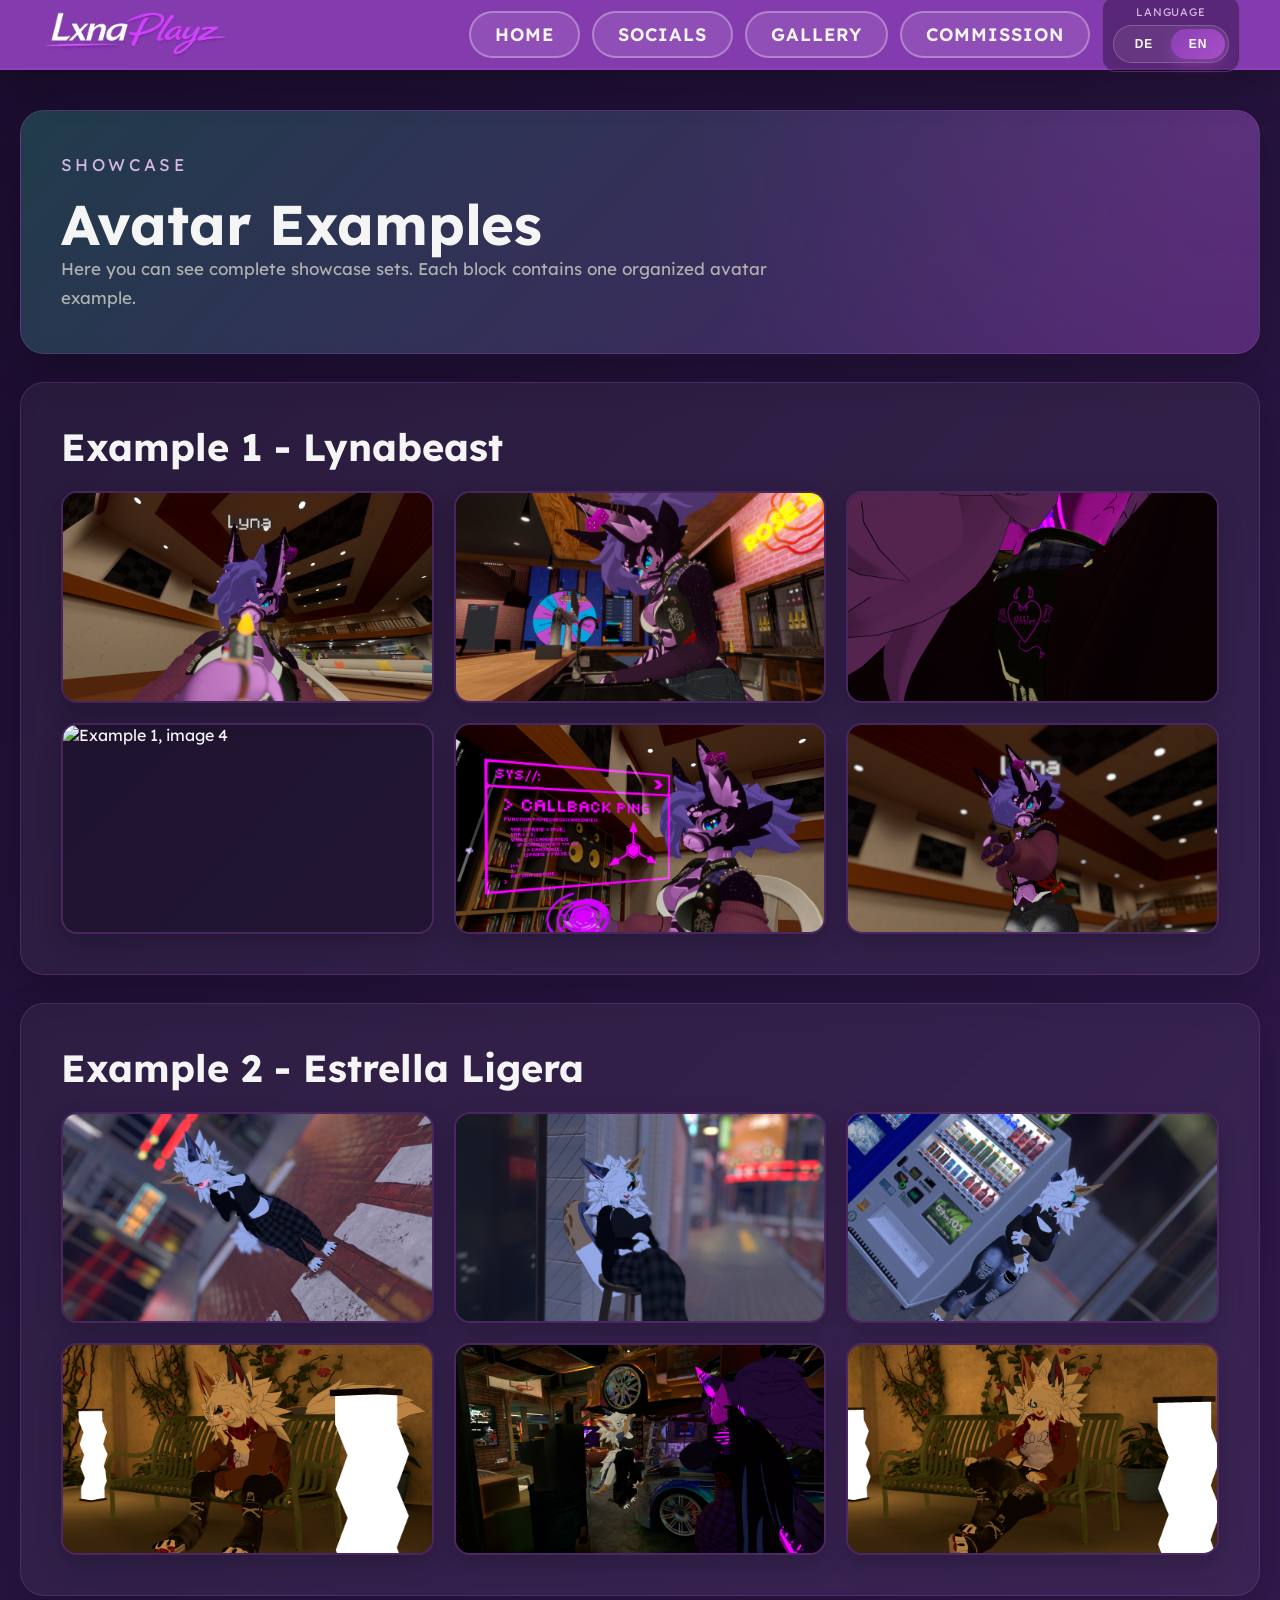
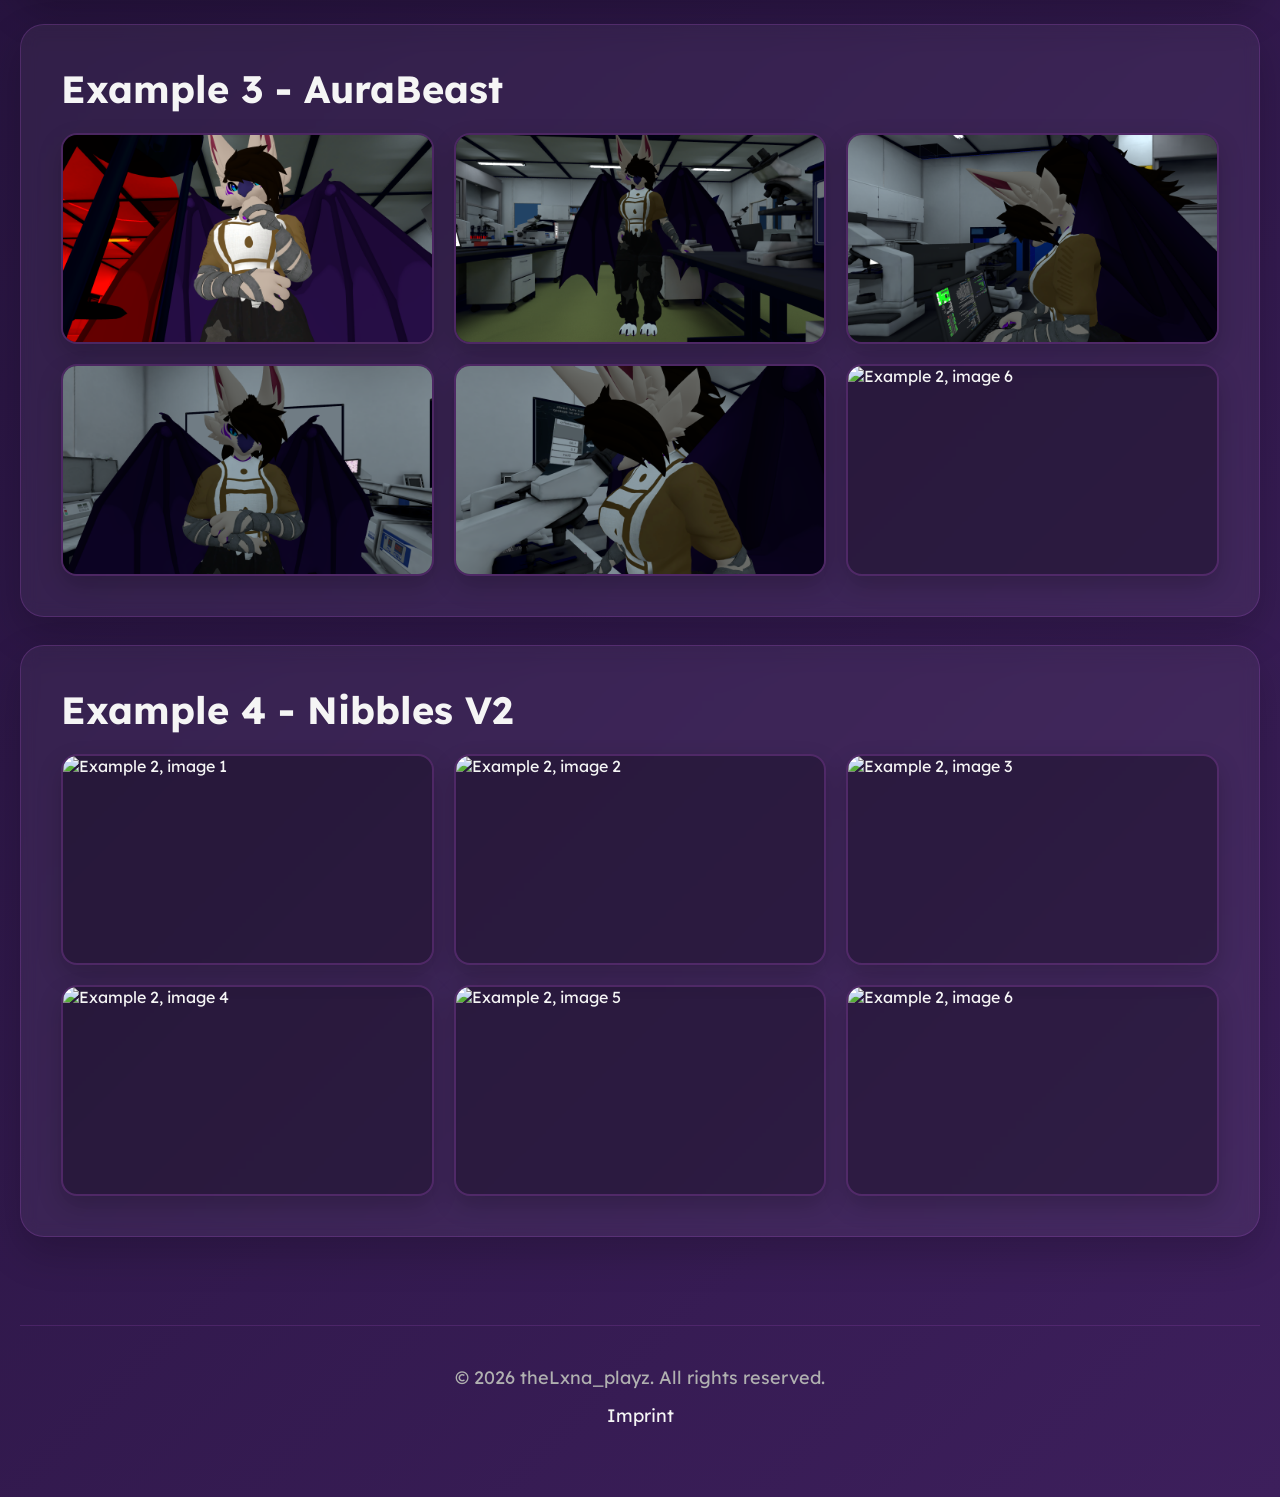
==== commit ddef1d81: "Added AuraBeast and Nibbles to showcase" ====
--- a/Beispiele.html
+++ b/Beispiele.html
@@ -126,6 +126,61 @@
         </div>
     </section>
 
+    <section class="beispiel-section" aria-labelledby="beispiel-3-title">
+        <div class="beispiel-header">
+            <h2 id="beispiel-3-title" data-i18n="examples_set3_title">Example 3 - AuraBeast</h2>
+        </div>
+
+        <div class="beispiel-grid">
+            <figure class="beispiel-item">
+                <img src="res/pictures/showcase/AuraBeast/1.png" alt="Example 2, image 1" loading="lazy">
+            </figure>
+            <figure class="beispiel-item">
+                <img src="res/pictures/showcase/AuraBeast/2.png" alt="Example 2, image 2" loading="lazy">
+            </figure>
+            <figure class="beispiel-item">
+                <img src="res/pictures/showcase/AuraBeast/3.png" alt="Example 2, image 3" loading="lazy">
+            </figure>
+            <figure class="beispiel-item">
+                <img src="res/pictures/showcase/AuraBeast/4.png" alt="Example 2, image 4" loading="lazy">
+            </figure>
+            <figure class="beispiel-item">
+                <img src="res/pictures/showcase/AuraBeast/5.png" alt="Example 2, image 5" loading="lazy">
+            </figure>
+            <figure class="beispiel-item">
+                <img src="res/pictures/showcase/AuraBeast/6.png" alt="Example 2, image 6" loading="lazy">
+            </figure>
+        </div>
+    </section>
+
+
+    <section class="beispiel-section" aria-labelledby="beispiel-4-title">
+        <div class="beispiel-header">
+            <h2 id="beispiel-4-title" data-i18n="examples_set4_title">Example 4 - Nibbles V2</h2>
+        </div>
+
+        <div class="beispiel-grid">
+            <figure class="beispiel-item">
+                <img src="res/pictures/showcase/Nibbles/1.png" alt="Example 2, image 1" loading="lazy">
+            </figure>
+            <figure class="beispiel-item">
+                <img src="res/pictures/showcase/Nibbles/2.png" alt="Example 2, image 2" loading="lazy">
+            </figure>
+            <figure class="beispiel-item">
+                <img src="res/pictures/showcase/Nibbles/3.png" alt="Example 2, image 3" loading="lazy">
+            </figure>
+            <figure class="beispiel-item">
+                <img src="res/pictures/showcase/Nibbles/4.png" alt="Example 2, image 4" loading="lazy">
+            </figure>
+            <figure class="beispiel-item">
+                <img src="res/pictures/showcase/Nibbles/5.png" alt="Example 2, image 5" loading="lazy">
+            </figure>
+            <figure class="beispiel-item">
+                <img src="res/pictures/showcase/Nibbles/6.png" alt="Example 2, image 6" loading="lazy">
+            </figure>
+        </div>
+    </section>
+
     <div class="impressum">
         <p>&copy; 2026 theLxna_playz. All rights reserved.</p>
         <p><a href="impressum.html" data-i18n="footer_imprint">Imprint</a></p>
